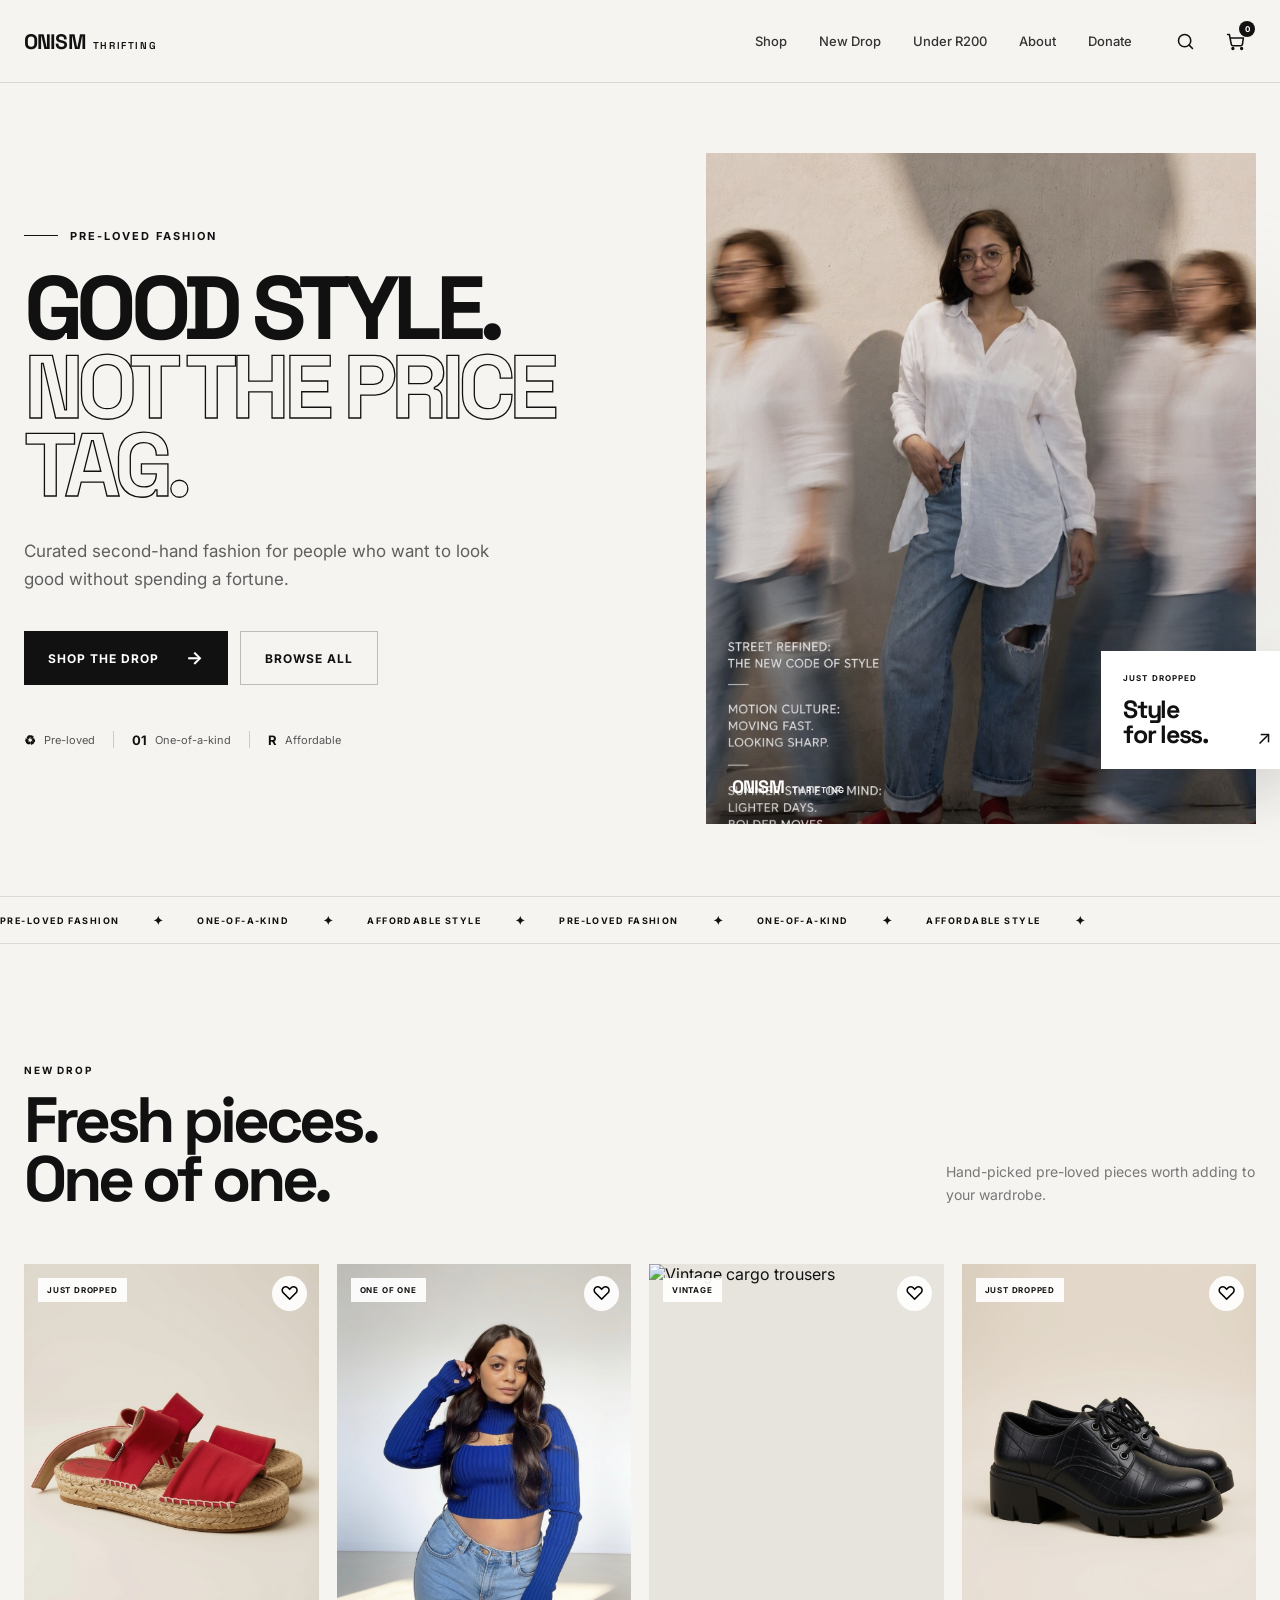
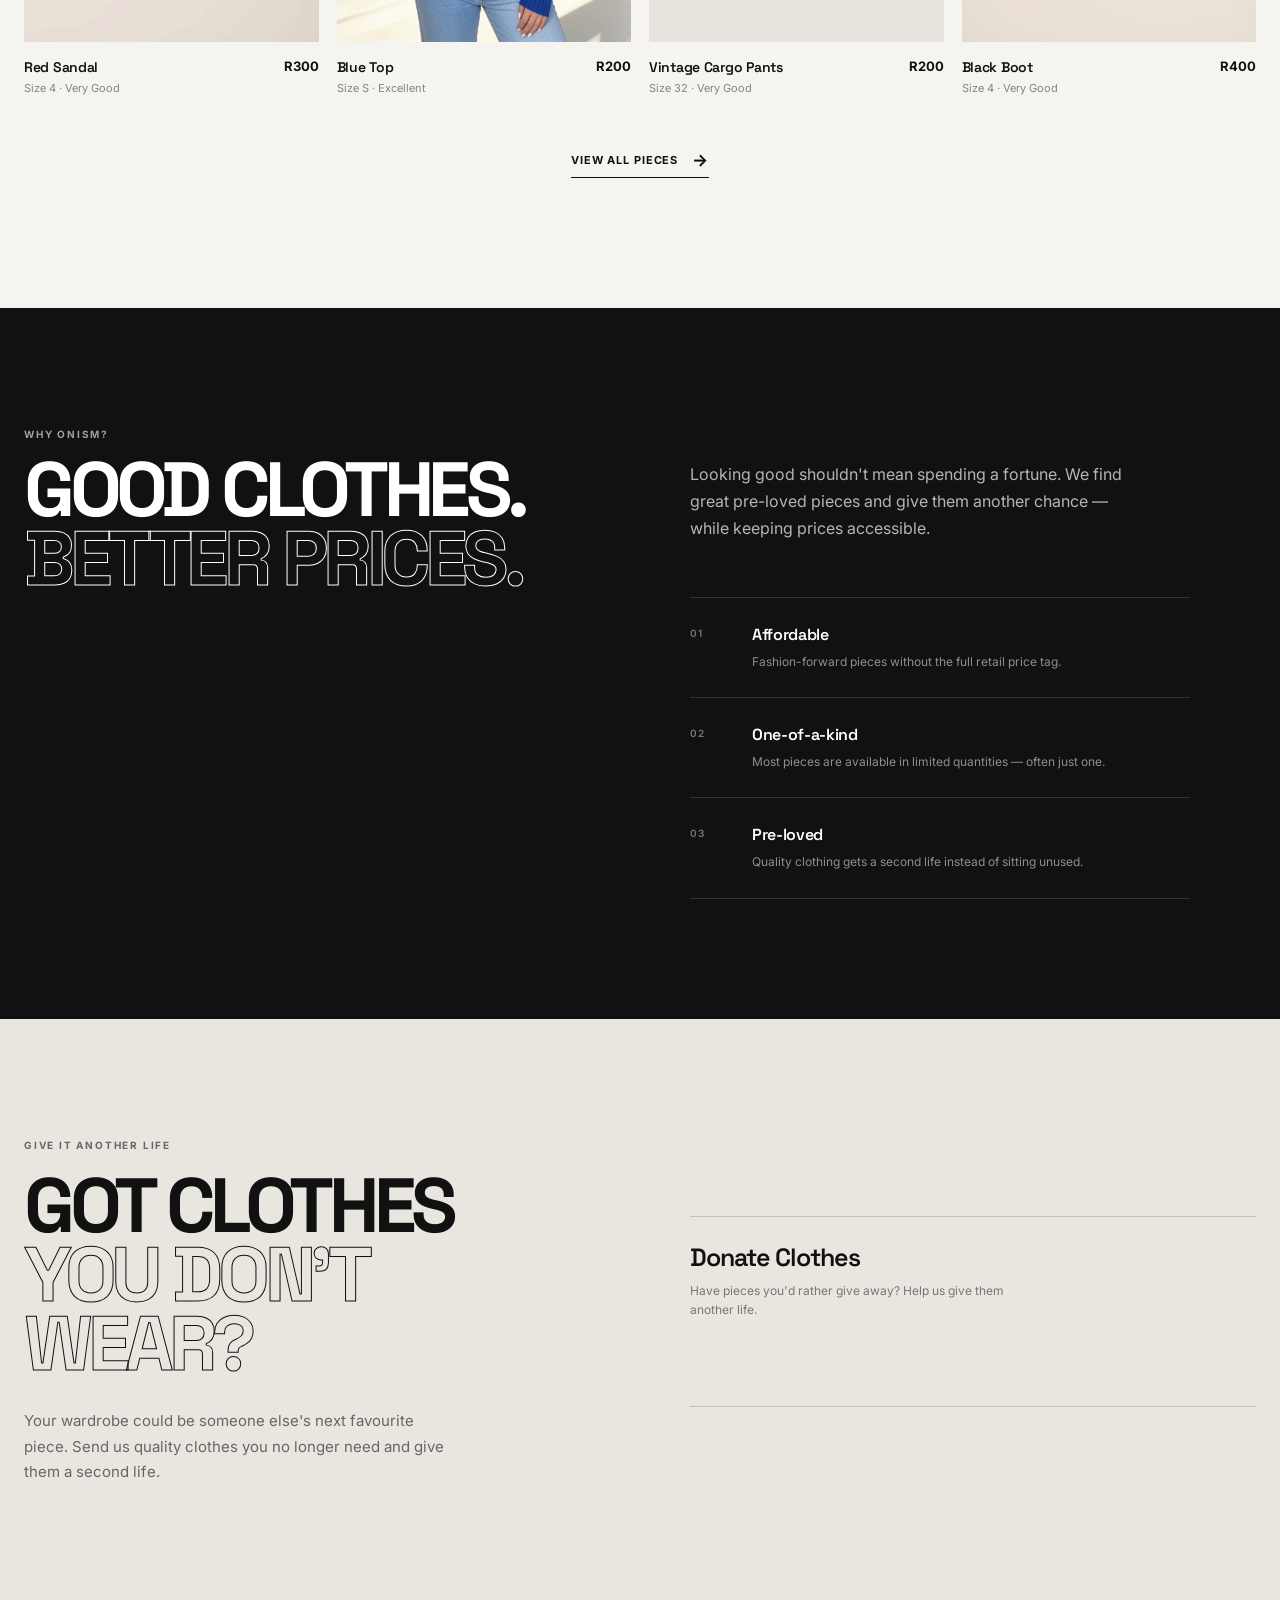
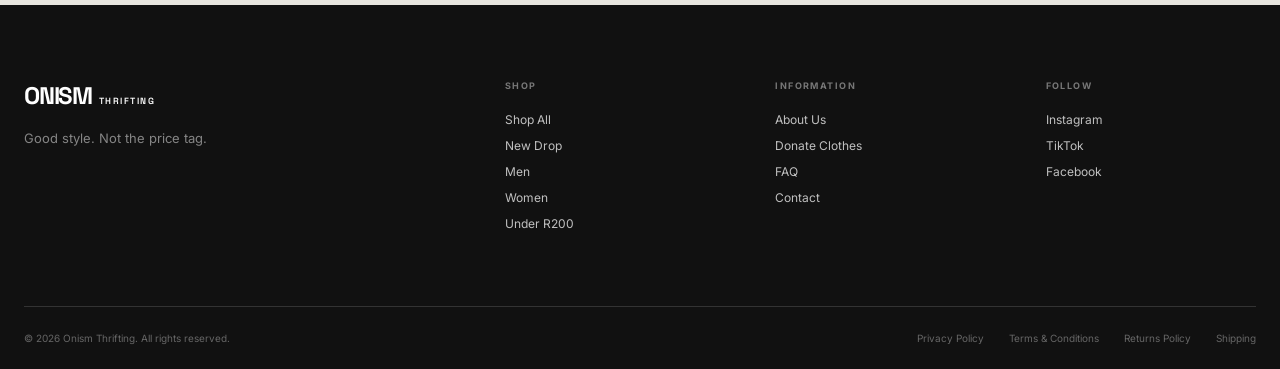
==== index.html @ e3a5220c "Website Info Update" ====
<!DOCTYPE html>
<html lang="en">
<head>
    <meta charset="UTF-8">
    <meta name="viewport" content="width=device-width, initial-scale=1.0">

    <title>Onism Thrifting | Good Style. Not the Price Tag.</title>

    <meta
        name="description"
        content="Discover curated pre-loved fashion at affordable prices. Shop unique second-hand clothing from Onism Thrifting."
    >

    <link rel="preconnect" href="https://fonts.googleapis.com">
    <link rel="preconnect" href="https://fonts.gstatic.com" crossorigin>

    <link
        href="https://fonts.googleapis.com/css2?family=Inter:wght@400;500;600;700&family=Space+Grotesk:wght@400;500;600;700&display=swap"
        rel="stylesheet"
    >

    <link rel="stylesheet" href="styles.css">
</head>

<body>

    <!-- =========================
         HEADER
    ========================== -->
    <header class="site-header">

        <div class="container nav-container">

            <!-- Logo -->
            <a href="#" class="logo">
                ONISM<span>THRIFTING</span>
            </a>

            <!-- Desktop Navigation -->
            <nav class="main-nav" aria-label="Main navigation">

                <a href="shop.html">Shop</a>
                <a href="shop.html?category=new">New Drop</a>
                <a href="shop.html?category=under-200">Under R200</a>
                <a href="about.html">About</a>
                <a href="sell-donate.html">Donate</a>

            </nav>

            <!-- Header Actions -->
            <div class="nav-actions">

                <button class="icon-button" aria-label="Search">
                    <svg
                        width="21"
                        height="21"
                        viewBox="0 0 24 24"
                        fill="none"
                        stroke="currentColor"
                        stroke-width="1.8"
                        stroke-linecap="round"
                        stroke-linejoin="round"
                    >
                        <circle cx="11" cy="11" r="7"></circle>
                        <line x1="20" y1="20" x2="16.2" y2="16.2"></line>
                    </svg>
                </button>

                <button class="icon-button cart-button" aria-label="Shopping cart">
                    <svg
                        width="21"
                        height="21"
                        viewBox="0 0 24 24"
                        fill="none"
                        stroke="currentColor"
                        stroke-width="1.8"
                        stroke-linecap="round"
                        stroke-linejoin="round"
                    >
                        <circle cx="9" cy="20" r="1"></circle>
                        <circle cx="19" cy="20" r="1"></circle>
                        <path d="M3 4h2l2.2 11.2a2 2 0 0 0 2 1.6h8.7a2 2 0 0 0 2-1.6L21 8H6"></path>
                    </svg>

                    <span class="cart-count">0</span>
                </button>

                <!-- Mobile Menu -->
                <button class="menu-toggle" aria-label="Open menu" aria-expanded="false">
                    <span></span>
                    <span></span>
                    <span></span>
                </button>

            </div>

        </div>

        <!-- Mobile Navigation -->
        <div class="mobile-menu">

            <nav aria-label="Mobile navigation">

                <a href="#shop">Shop</a>
                <a href="#new-drop">New Drop</a>
                <a href="#under-200">Under R200</a>
                <a href="#about">About</a>
                <a href="#sell-donate">Donate</a>

            </nav>

        </div>

    </header>


    <!-- =========================
         HERO
    ========================== -->
    <main>

        <section class="hero">

            <div class="hero-background">

                <div class="hero-gradient"></div>

            </div>

            <div class="container hero-container">

                <!-- Hero Copy -->
                <div class="hero-content">

                    <div class="hero-eyebrow">
                        <span class="eyebrow-line"></span>
                        PRE-LOVED FASHION
                    </div>

                    <h1>
                        GOOD STYLE.
                        <span>NOT THE PRICE TAG.</span>
                    </h1>

                    <p class="hero-description">
                        Curated second-hand fashion for people who want
                        to look good without spending a fortune.
                    </p>

                    <div class="hero-buttons">

                        <a href="#new-drop" class="btn btn-primary">
                            Shop the Drop
                            <span>→</span>
                        </a>

                        <a href="shop.html" class="btn btn-secondary">
                            Browse All
                        </a>

                    </div>

                    <!-- Trust indicators -->
                    <div class="hero-meta">

                        <div class="hero-meta-item">
                            <strong>♻</strong>
                            <span>Pre-loved</span>
                        </div>

                        <div class="hero-meta-divider"></div>

                        <div class="hero-meta-item">
                            <strong>01</strong>
                            <span>One-of-a-kind</span>
                        </div>

                        <div class="hero-meta-divider"></div>

                        <div class="hero-meta-item">
                            <strong>R</strong>
                            <span>Affordable</span>
                        </div>

                    </div>

                </div>


                <!-- Hero Image -->
                <div class="hero-visual">

                    <div class="hero-image-wrapper">

                        <img
                            src="hero.jpg"
                            alt="Stylish person wearing vintage thrifted clothing"
                            class="hero-image"
                        >

                        <div class="image-overlay"></div>

                        <div class="hero-image-label">
                            <span>ONISM</span>
                            <small>THRIFTING</small>
                        </div>

                    </div>


                    <!-- Floating price card -->
                    <div class="floating-card">

                        <span class="floating-card-label">
                            JUST DROPPED
                        </span>

                        <strong>
                            Style
                            <br>
                            for less.
                        </strong>

                        <span class="floating-arrow">↗</span>

                    </div>

                </div>

            </div>

            <!-- Bottom Marquee -->
            <div class="hero-marquee">

                <div class="marquee-track">

                    <span>PRE-LOVED FASHION</span>
                    <span>✦</span>
                    <span>ONE-OF-A-KIND</span>
                    <span>✦</span>
                    <span>AFFORDABLE STYLE</span>
                    <span>✦</span>
                    <span>PRE-LOVED FASHION</span>
                    <span>✦</span>
                    <span>ONE-OF-A-KIND</span>
                    <span>✦</span>
                    <span>AFFORDABLE STYLE</span>
                    <span>✦</span>

                </div>

            </div>

        </section>

<!-- =========================
     NEW DROP
========================== -->
<section class="new-drop" id="new-drop">

    <div class="container">

        <!-- Section heading -->
        <div class="section-heading">

            <div>
                <p class="section-eyebrow">NEW DROP</p>

                <h2>
                    Fresh pieces.<br>
                    One of one.
                </h2>
            </div>

            <p class="section-description">
                Hand-picked pre-loved pieces worth adding to your wardrobe.
            </p>

        </div>


        <!-- Products -->
        <div class="product-grid">

            <!-- Product 1 -->
            <article class="product-card">

                <a href="#" class="product-image-wrapper">

                    <span class="product-badge">
                        JUST DROPPED
                    </span>

                    <img
                        src="red-sandal.png.jpg"
                        alt="Red sandal"
                        class="product-image"
                    >

                    <button
                        class="product-wishlist"
                        aria-label="Add Vintage Denim Jacket to wishlist"
                    >
                        ♡
                    </button>

                </a>

                <div class="product-info">

                    <div>
                        <h3>Red Sandal</h3>
                        <p>Size 4 · Very Good</p>
                    </div>

                    <strong>R300</strong>

                </div>

            </article>


            <!-- Product 2 -->
            <article class="product-card">

                <a href="#" class="product-image-wrapper">

                    <span class="product-badge">
                        ONE OF ONE
                    </span>

                    <img
                        src="bluetop.jpg"
                        alt="Blue top"
                        class="product-image"
                    >

                    <button
                        class="product-wishlist"
                        aria-label="Add Oversized Graphic Tee to wishlist"
                    >
                        ♡
                    </button>

                </a>

                <div class="product-info">

                    <div>
                        <h3>Blue Top</h3>
                        <p>Size S · Excellent</p>
                    </div>

                    <strong>R200</strong>

                </div>

            </article>


            <!-- Product 3 -->
            <article class="product-card">

                <a href="#" class="product-image-wrapper">

                    <span class="product-badge">
                        VINTAGE
                    </span>

                    <img
                        src="https://images.unsplash.com/photo-1541099649105-f69ad21f3246?auto=format&fit=crop&w=900&q=85"
                        alt="Vintage cargo trousers"
                        class="product-image"
                    >

                    <button
                        class="product-wishlist"
                        aria-label="Add Vintage Cargo Pants to wishlist"
                    >
                        ♡
                    </button>

                </a>

                <div class="product-info">

                    <div>
                        <h3>Vintage Cargo Pants</h3>
                        <p>Size 32 · Very Good</p>
                    </div>

                    <strong>R200</strong>

                </div>

            </article>


            <!-- Product 4 -->
            <article class="product-card">

                <a href="#" class="product-image-wrapper">

                    <span class="product-badge">
                        JUST DROPPED
                    </span>

                    <img
                        src="blackboot.jpg"
                        alt="Black boot"
                        class="product-image"
                    >

                    <button
                        class="product-wishlist"
                        aria-label="Add Vintage Track Jacket to wishlist"
                    >
                        ♡
                    </button>

                </a>

                <div class="product-info">

                    <div>
                        <h3>Black Boot</h3>
                        <p>Size 4 · Very Good</p>
                    </div>

                    <strong>R400</strong>

                </div>

            </article>

        </div>


        <!-- View all -->
        <div class="section-button-wrapper">

            <a href="shop.html" class="text-button">
                View all pieces
                <span>→</span>
            </a>

        </div>

    </div>

</section>
<!-- =========================
     WHY PAY MORE
========================== -->
<section class="why-shop" id="about">

    <div class="container why-shop-container">

        <!-- Left side -->
        <div class="why-shop-heading">

            <p class="section-eyebrow">WHY ONISM?</p>

            <h2>
                GOOD CLOTHES.
                <span>BETTER PRICES.</span>
            </h2>

        </div>


        <!-- Right side -->
        <div class="why-shop-content">

            <p class="why-shop-intro">
                Looking good shouldn't mean spending a fortune.
                We find great pre-loved pieces and give them
                another chance — while keeping prices accessible.
            </p>


            <div class="why-shop-features">

                <div class="why-feature">

                    <span class="feature-number">01</span>

                    <div>
                        <h3>Affordable</h3>

                        <p>
                            Fashion-forward pieces without
                            the full retail price tag.
                        </p>
                    </div>

                </div>


                <div class="why-feature">

                    <span class="feature-number">02</span>

                    <div>
                        <h3>One-of-a-kind</h3>

                        <p>
                            Most pieces are available in
                            limited quantities — often just one.
                        </p>
                    </div>

                </div>


                <div class="why-feature">

                    <span class="feature-number">03</span>

                    <div>
                        <h3>Pre-loved</h3>

                        <p>
                            Quality clothing gets a second
                            life instead of sitting unused.
                        </p>
                    </div>

                </div>

            </div>

        </div>

    </div>

</section>
<!-- =========================
     SELL / DONATE
========================== -->
<section class="sell-donate" id="sell-donate">

    <div class="container sell-donate-container">

        <!-- Left -->
        <div class="sell-donate-content">

            <p class="section-eyebrow">
                GIVE IT ANOTHER LIFE
            </p>

            <h2>
                GOT CLOTHES
                <span>YOU DON'T WEAR?</span>
            </h2>

            <p class="sell-donate-description">
                Your wardrobe could be someone else's next favourite piece.
                Send us quality clothes you no longer need and give them
                a second life.
            </p>

        </div>


        <!-- Right -->
        <div class="sell-donate-actions">

            <a href="sell-donate.html" class="sell-donate-card">

                <div>
                    <h3>Donate Clothes</h3>

                    <p>
                        Have pieces you'd rather give away?
                        Help us give them another life.
                    </p>
                </div>

            </a>

        </div>

    </div>

</section>
    </main>

<!-- =========================
     FOOTER
========================== -->
<footer class="site-footer">

    <div class="container footer-container">

        <!-- Main footer -->
        <div class="footer-main">

            <!-- Brand -->
            <div class="footer-brand">

                <a href="#" class="footer-logo">
                    ONISM<span>THRIFTING</span>
                </a>

                <p>
                    Good style. Not the price tag.
                </p>

            </div>


            <!-- Navigation -->
            <div class="footer-column">

                <p class="footer-heading">
                    SHOP
                </p>

                <a href="shop.html">Shop All</a>
                <a href="index.html#new-drop">New Drop</a>
                <a href="shop.html?category=men">Men</a>
                <a href="shop.html?category=women">Women</a>
                <a href="shop.html?category=under-200">Under R200</a>

            </div>


            <!-- Information -->
            <div class="footer-column">

                <p class="footer-heading">
                    INFORMATION
                </p>

                <a href="about.html">About Us</a>
                <a href="sell-donate.html">Donate Clothes</a>
                <a href="faq.html">FAQ</a>
                <a href="contact.html">Contact</a>

            </div>


            <!-- Social -->
            <div class="footer-column">

                <p class="footer-heading">
                    FOLLOW
                </p>

                <a href="#" target="_blank" rel="noopener">
                    Instagram
                </a>

                <a href="#" target="_blank" rel="noopener">
                    TikTok
                </a>

                <a href="#" target="_blank" rel="noopener">
                    Facebook
                </a>

            </div>

        </div>


        <!-- Bottom footer -->
        <div class="footer-bottom">

            <p>
                © 2026 Onism Thrifting. All rights reserved.
            </p>

            <div class="footer-legal">

                <a href="privacy.html">
                    Privacy Policy
                </a>

                <a href="terms.html">
                    Terms & Conditions
                </a>

                <a href="returns.html">
                    Returns Policy
                </a>

                <a href="shipping.html">
                    Shipping
                </a>

            </div>

        </div>

    </div>

</footer>

    <script src="script.js"></script>
</body>
</html>
---- styles.css ----
/* =========================================
   RESET
========================================= */

* {
    margin: 0;
    padding: 0;
    box-sizing: border-box;
}

html {
    scroll-behavior: smooth;
}

body {
    font-family: "Inter", sans-serif;
    background: #f5f4f0;
    color: #111111;
    overflow-x: hidden;
}

a {
    color: inherit;
    text-decoration: none;
}

button {
    font: inherit;
}


/* =========================================
   VARIABLES
========================================= */

:root {
    --black: #111111;
    --dark: #171717;
    --cream: #f5f4f0;
    --white: #ffffff;
    --grey: #777777;
    --border: rgba(17, 17, 17, 0.12);

    --container-width: 1400px;
}


/* =========================================
   GLOBAL
========================================= */

.container {
    width: min(100% - 48px, var(--container-width));
    margin-inline: auto;
}


/* =========================================
   HEADER
========================================= */

.site-header {
    position: relative;
    z-index: 1000;
    width: 100%;
    background: var(--cream);
    border-bottom: 1px solid var(--border);
}

.nav-container {
    min-height: 82px;

    display: flex;
    align-items: center;
    justify-content: space-between;
    gap: 32px;
}


/* Logo */

.logo {
    display: flex;
    align-items: baseline;
    gap: 7px;

    font-family: "Space Grotesk", sans-serif;
    font-size: 21px;
    font-weight: 700;
    letter-spacing: -0.04em;
    white-space: nowrap;
}

.logo span {
    font-size: 10px;
    letter-spacing: 0.16em;
    font-weight: 600;
}


/* Navigation */

.main-nav {
    display: flex;
    align-items: center;
    justify-content: center;
    gap: 32px;
    margin-left: auto;
}

.main-nav a {
    position: relative;

    font-size: 13px;
    font-weight: 500;

    color: #333333;

    transition:
        color 0.25s ease,
        opacity 0.25s ease;
}

.main-nav a::after {
    content: "";

    position: absolute;
    left: 0;
    bottom: -7px;

    width: 0;
    height: 1px;

    background: var(--black);

    transition: width 0.25s ease;
}

.main-nav a:hover {
    color: var(--black);
}

.main-nav a:hover::after {
    width: 100%;
}


/* Header actions */

.nav-actions {
    display: flex;
    align-items: center;
    gap: 5px;
}

.icon-button {
    position: relative;

    width: 42px;
    height: 42px;

    display: grid;
    place-items: center;

    border: 0;
    background: transparent;

    cursor: pointer;

    color: var(--black);

    border-radius: 50%;

    transition:
        background 0.25s ease,
        transform 0.25s ease;
}

.icon-button:hover {
    background: rgba(17, 17, 17, 0.07);
    transform: translateY(-1px);
}


/* Cart */

.cart-button {
    margin-left: 3px;
}

.cart-count {
    position: absolute;

    top: 1px;
    right: 1px;

    min-width: 16px;
    height: 16px;

    padding: 0 4px;

    display: grid;
    place-items: center;

    border-radius: 50%;

    background: var(--black);
    color: var(--white);

    font-size: 8px;
    font-weight: 700;
}


/* Mobile menu button */

.menu-toggle {
    display: none;

    width: 42px;
    height: 42px;

    border: 0;
    background: transparent;

    cursor: pointer;

    flex-direction: column;
    justify-content: center;
    gap: 5px;
}

.menu-toggle span {
    display: block;

    width: 21px;
    height: 1.5px;

    margin-left: auto;

    background: var(--black);

    transition:
        transform 0.3s ease,
        opacity 0.3s ease;
}


/* Mobile menu */

.mobile-menu {
    display: none;

    border-top: 1px solid var(--border);

    background: var(--cream);
}

.mobile-menu nav {
    display: flex;
    flex-direction: column;
}

.mobile-menu a {
    padding: 18px 24px;

    border-bottom: 1px solid var(--border);

    font-size: 14px;
    font-weight: 500;
}


/* =========================================
   HERO
========================================= */

.hero {
    position: relative;

    min-height: calc(100vh - 82px);

    display: flex;
    align-items: center;

    background: var(--cream);

    overflow: hidden;
}


/* Decorative background */

.hero-background {
    position: absolute;
    inset: 0;

    pointer-events: none;
}

.hero-gradient {
    position: absolute;

    width: 650px;
    height: 650px;

    right: -200px;
    top: 50%;

    transform: translateY(-50%);

    border-radius: 50%;

    background:
        radial-gradient(
            circle,
            rgba(177, 177, 177, 0.18) 0%,
            rgba(177, 177, 177, 0) 68%
        );

    filter: blur(20px);
}


/* Hero layout */

.hero-container {
    position: relative;
    z-index: 2;

    min-height: calc(100vh - 82px);

    display: grid;
    grid-template-columns: 1fr 0.9fr;

    align-items: center;

    gap: 70px;

    padding-top: 70px;
    padding-bottom: 120px;
}


/* Hero content */

.hero-content {
    max-width: 670px;
}

.hero-eyebrow {
    display: flex;
    align-items: center;
    gap: 12px;

    margin-bottom: 26px;

    font-size: 11px;
    font-weight: 700;

    letter-spacing: 0.18em;
}

.eyebrow-line {
    width: 34px;
    height: 1px;

    background: var(--black);
}


/* Heading */

.hero h1 {
    max-width: 720px;

    font-family: "Space Grotesk", sans-serif;

    font-size: clamp(55px, 7vw, 100px);
    line-height: 0.88;

    font-weight: 700;
    letter-spacing: -0.075em;

    margin-bottom: 32px;
}

.hero h1 span {
    display: block;

    color: transparent;

    -webkit-text-stroke: 1.3px var(--black);
}


/* Description */

.hero-description {
    max-width: 480px;

    font-size: 17px;
    line-height: 1.65;

    color: #5f5f5f;

    margin-bottom: 38px;
}


/* Buttons */

.hero-buttons {
    display: flex;
    align-items: center;
    gap: 12px;

    margin-bottom: 46px;
}

.btn {
    min-height: 54px;

    display: inline-flex;
    align-items: center;
    justify-content: center;
    gap: 28px;

    padding: 0 24px;

    font-size: 12px;
    font-weight: 700;

    letter-spacing: 0.08em;
    text-transform: uppercase;

    transition:
        transform 0.25s ease,
        background 0.25s ease,
        color 0.25s ease;
}

.btn-primary {
    background: var(--black);
    color: var(--white);
}

.btn-primary:hover {
    transform: translateY(-3px);
}

.btn-primary span {
    font-size: 18px;
    line-height: 1;
}


.btn-secondary {
    border: 1px solid rgba(17, 17, 17, 0.25);
    background: transparent;

    color: var(--black);
}

.btn-secondary:hover {
    background: var(--black);
    color: var(--white);

    transform: translateY(-3px);
}


/* Hero Meta */

.hero-meta {
    display: flex;
    align-items: center;
    gap: 18px;
}

.hero-meta-item {
    display: flex;
    align-items: center;
    gap: 8px;

    color: #555555;

    font-size: 11px;
}

.hero-meta-item strong {
    color: var(--black);

    font-size: 13px;
    font-weight: 700;
}

.hero-meta-divider {
    width: 1px;
    height: 17px;

    background: rgba(17, 17, 17, 0.18);
}


/* =========================================
   HERO IMAGE
========================================= */

.hero-visual {
    position: relative;

    width: 100%;
    max-width: 620px;

    justify-self: end;
}

.hero-image-wrapper {
    position: relative;

    aspect-ratio: 0.82 / 1;

    overflow: hidden;

    background: #dedbd5;
}

.hero-image {
    width: 100%;
    height: 100%;

    display: block;

    object-fit: cover;

    filter: saturate(0.72) contrast(0.98);

    transition: transform 0.7s cubic-bezier(0.2, 0.7, 0.2, 1);
}

.hero-image-wrapper:hover .hero-image {
    transform: scale(1.03);
}

.image-overlay {
    position: absolute;
    inset: 0;

    background:
        linear-gradient(
            180deg,
            rgba(0, 0, 0, 0.02) 0%,
            rgba(0, 0, 0, 0.12) 100%
        );

    pointer-events: none;
}


/* Image branding */

.hero-image-label {
    position: absolute;

    bottom: 26px;
    left: 26px;

    display: flex;
    align-items: baseline;
    gap: 8px;

    color: white;

    font-family: "Space Grotesk", sans-serif;

    font-size: 18px;
    font-weight: 700;

    letter-spacing: -0.04em;
}

.hero-image-label small {
    font-family: "Inter", sans-serif;

    font-size: 8px;
    font-weight: 600;

    letter-spacing: 0.16em;
}


/* Floating card */

.floating-card {
    position: absolute;

    right: -35px;
    bottom: 55px;

    width: 190px;

    padding: 22px;

    background: var(--white);

    box-shadow:
        0 25px 55px rgba(0, 0, 0, 0.13);

    animation: floatingCard 5s ease-in-out infinite;
}

.floating-card-label {
    display: block;

    margin-bottom: 14px;

    font-size: 8px;
    font-weight: 700;

    letter-spacing: 0.14em;
}

.floating-card strong {
    font-family: "Space Grotesk", sans-serif;

    font-size: 25px;
    line-height: 0.98;

    letter-spacing: -0.05em;
}

.floating-arrow {
    position: absolute;

    right: 20px;
    bottom: 20px;

    font-size: 19px;
}


@keyframes floatingCard {
    0%,
    100% {
        transform: translateY(0);
    }

    50% {
        transform: translateY(-9px);
    }
}


/* =========================================
   MARQUEE
========================================= */

.hero-marquee {
    position: absolute;

    left: 0;
    bottom: 0;

    width: 100%;
    height: 48px;

    display: flex;
    align-items: center;

    border-top: 1px solid var(--border);
    border-bottom: 1px solid var(--border);

    overflow: hidden;

    background: rgba(245, 244, 240, 0.88);

    backdrop-filter: blur(10px);
}

.marquee-track {
    display: flex;
    align-items: center;
    gap: 34px;

    width: max-content;

    white-space: nowrap;

    animation: marquee 24s linear infinite;

    font-size: 9px;
    font-weight: 700;

    letter-spacing: 0.16em;
}

.marquee-track span:nth-child(even) {
    font-size: 12px;
    letter-spacing: 0;
}

@keyframes marquee {
    from {
        transform: translateX(0);
    }

    to {
        transform: translateX(-50%);
    }
}


/* =========================================
   RESPONSIVE
========================================= */

@media (max-width: 1100px) {

    .main-nav {
        gap: 20px;
    }

    .main-nav a {
        font-size: 12px;
    }

    .hero-container {
        gap: 40px;
    }

    .floating-card {
        right: -20px;
    }

}


@media (max-width: 900px) {

    .main-nav {
        display: none;
    }

    .menu-toggle {
        display: flex;
    }

    .mobile-menu.active {
        display: block;
    }

    .hero-container {
        grid-template-columns: 1fr;

        gap: 55px;

        padding-top: 60px;
        padding-bottom: 110px;
    }

    .hero-content {
        max-width: 720px;
    }

    .hero-visual {
        justify-self: center;

        width: min(100%, 600px);
    }

    .floating-card {
        right: 15px;
    }

}


@media (max-width: 600px) {

    .container {
        width: min(100% - 32px, var(--container-width));
    }

    .nav-container {
        min-height: 72px;
    }

    .logo {
        font-size: 18px;
    }

    .logo span {
        font-size: 8px;
    }

    .nav-actions {
        gap: 0;
    }

    .icon-button {
        width: 38px;
        height: 38px;
    }

    .hero {
        min-height: auto;
    }

    .hero-container {
        min-height: auto;

        padding-top: 55px;
        padding-bottom: 100px;

        gap: 45px;
    }

    .hero-eyebrow {
        font-size: 9px;
        margin-bottom: 20px;
    }

    .hero h1 {
        font-size: clamp(48px, 15vw, 76px);

        margin-bottom: 25px;
    }

    .hero h1 span {
        -webkit-text-stroke-width: 1px;
    }

    .hero-description {
        font-size: 15px;
        line-height: 1.6;

        margin-bottom: 30px;
    }

    .hero-buttons {
        flex-direction: column;
        align-items: stretch;

        margin-bottom: 35px;
    }

    .btn {
        width: 100%;
    }

    .hero-meta {
        gap: 10px;

        flex-wrap: wrap;
    }

    .hero-meta-item {
        font-size: 9px;
    }

    .hero-meta-divider {
        height: 13px;
    }

    .hero-image-wrapper {
        aspect-ratio: 0.78 / 1;
    }

    .floating-card {
        right: 10px;
        bottom: 25px;

        width: 155px;

        padding: 18px;
    }

    .floating-card strong {
        font-size: 21px;
    }

    .hero-image-label {
        bottom: 18px;
        left: 18px;
    }

}

/* =========================================
   NEW DROP
========================================= */

.new-drop {
    padding: 120px 0 130px;
    background: #f5f4f0;
}


/* Section heading */

.section-heading {
    display: flex;
    align-items: flex-end;
    justify-content: space-between;

    gap: 40px;

    margin-bottom: 55px;
}

.section-eyebrow {
    margin-bottom: 15px;

    font-size: 10px;
    font-weight: 700;

    letter-spacing: 0.18em;
}

.section-heading h2 {
    font-family: "Space Grotesk", sans-serif;

    font-size: clamp(42px, 5vw, 70px);
    line-height: 0.92;

    letter-spacing: -0.065em;
    font-weight: 700;
}

.section-description {
    max-width: 310px;

    margin-bottom: 3px;

    font-size: 14px;
    line-height: 1.6;

    color: #777;
}


/* Product grid */

.product-grid {
    display: grid;

    grid-template-columns:
        repeat(4, minmax(0, 1fr));

    gap: 18px;
}


/* Product card */

.product-card {
    min-width: 0;
}


/* Product image */

.product-image-wrapper {
    position: relative;

    display: block;

    width: 100%;

    aspect-ratio: 0.78 / 1;

    overflow: hidden;

    background: #e7e4de;
}

.product-image {
    width: 100%;
    height: 100%;

    display: block;

    object-fit: cover;

    transition:
        transform 0.55s cubic-bezier(0.2, 0.7, 0.2, 1);
}

.product-image-wrapper:hover .product-image {
    transform: scale(1.035);
}


/* Badge */

.product-badge {
    position: absolute;

    top: 14px;
    left: 14px;

    z-index: 2;

    padding: 7px 9px;

    background: rgba(255, 255, 255, 0.92);

    font-size: 8px;
    font-weight: 700;

    letter-spacing: 0.1em;
}


/* Wishlist */

.product-wishlist {
    position: absolute;

    top: 12px;
    right: 12px;

    z-index: 3;

    width: 35px;
    height: 35px;

    display: grid;
    place-items: center;

    border: 0;
    border-radius: 50%;

    background: rgba(255, 255, 255, 0.92);

    font-size: 19px;
    line-height: 1;

    cursor: pointer;

    transition:
        transform 0.25s ease,
        background 0.25s ease;
}

.product-wishlist:hover {
    transform: scale(1.08);

    background: #ffffff;
}


/* Product information */

.product-info {
    display: flex;
    align-items: flex-start;
    justify-content: space-between;

    gap: 15px;

    padding-top: 16px;
}

.product-info h3 {
    margin-bottom: 5px;

    font-family: "Space Grotesk", sans-serif;

    font-size: 14px;
    font-weight: 600;

    letter-spacing: -0.02em;
}

.product-info p {
    font-size: 11px;

    color: #858585;
}

.product-info > strong {
    flex-shrink: 0;

    font-size: 13px;
    font-weight: 700;
}


/* View all */

.section-button-wrapper {
    display: flex;
    justify-content: center;

    margin-top: 55px;
}

.text-button {
    display: inline-flex;
    align-items: center;
    gap: 14px;

    padding-bottom: 7px;

    border-bottom: 1px solid #111111;

    font-size: 11px;
    font-weight: 700;

    letter-spacing: 0.08em;
    text-transform: uppercase;

    transition:
        gap 0.25s ease;
}

.text-button span {
    font-size: 17px;
}

.text-button:hover {
    gap: 22px;
}


/* =========================================
   NEW DROP RESPONSIVE
========================================= */

@media (max-width: 1000px) {

    .product-grid {
        grid-template-columns:
            repeat(2, minmax(0, 1fr));

        row-gap: 40px;
    }

}


@media (max-width: 600px) {

    .new-drop {
        padding: 85px 0 95px;
    }

    .section-heading {
        display: block;

        margin-bottom: 38px;
    }

    .section-heading h2 {
        font-size: 48px;
    }

    .section-description {
        margin-top: 20px;

        font-size: 13px;
    }

    .product-grid {
        grid-template-columns: repeat(2, minmax(0, 1fr));

        gap: 24px 10px;
    }

    .product-image-wrapper {
        aspect-ratio: 0.76 / 1;
    }

    .product-badge {
        top: 9px;
        left: 9px;

        padding: 6px 7px;

        font-size: 7px;
    }

    .product-wishlist {
        top: 8px;
        right: 8px;

        width: 31px;
        height: 31px;

        font-size: 17px;
    }

    .product-info {
        display: block;

        padding-top: 11px;
    }

    .product-info h3 {
        font-size: 12px;

        margin-bottom: 4px;
    }

    .product-info p {
        font-size: 9px;
    }

    .product-info > strong {
        display: block;

        margin-top: 7px;

        font-size: 12px;
    }

}

/* =========================================
   WHY SHOP
========================================= */

.why-shop {
    padding: 120px 0;
    background: #111111;
    color: #ffffff;
}

.why-shop-container {
    display: grid;

    grid-template-columns:
        1fr 1fr;

    gap: 100px;

    align-items: start;
}


/* Left */

.why-shop-heading .section-eyebrow {
    color: #a0a0a0;
}

.why-shop-heading h2 {
    max-width: 620px;

    font-family: "Space Grotesk", sans-serif;

    font-size: clamp(48px, 6vw, 82px);

    line-height: 0.91;

    letter-spacing: -0.07em;

    font-weight: 700;
}

.why-shop-heading h2 span {
    display: block;

    color: transparent;

    -webkit-text-stroke: 1px #ffffff;
}


/* Right */

.why-shop-content {
    max-width: 500px;

    padding-top: 33px;
}

.why-shop-intro {
    max-width: 460px;

    margin-bottom: 55px;

    font-size: 16px;
    line-height: 1.7;

    color: #b5b5b5;
}


/* Features */

.why-shop-features {
    border-top: 1px solid rgba(255, 255, 255, 0.15);
}

.why-feature {
    display: grid;

    grid-template-columns: 42px 1fr;

    gap: 20px;

    padding: 26px 0;

    border-bottom: 1px solid rgba(255, 255, 255, 0.15);
}

.feature-number {
    padding-top: 3px;

    font-size: 10px;
    font-weight: 600;

    letter-spacing: 0.08em;

    color: #777777;
}

.why-feature h3 {
    margin-bottom: 7px;

    font-family: "Space Grotesk", sans-serif;

    font-size: 16px;
    font-weight: 600;

    letter-spacing: -0.02em;
}

.why-feature p {
    max-width: 380px;

    font-size: 12px;
    line-height: 1.6;

    color: #8e8e8e;
}


/* =========================================
   RESPONSIVE
========================================= */

@media (max-width: 850px) {

    .why-shop {
        padding: 90px 0;
    }

    .why-shop-container {
        grid-template-columns: 1fr;

        gap: 45px;
    }

    .why-shop-content {
        padding-top: 0;
    }

}


@media (max-width: 600px) {

    .why-shop {
        padding: 75px 0;
    }

    .why-shop-heading h2 {
        font-size: 52px;
    }

    .why-shop-intro {
        font-size: 14px;

        margin-bottom: 40px;
    }

    .why-feature {
        padding: 22px 0;

        grid-template-columns: 34px 1fr;

        gap: 14px;
    }

    .why-feature h3 {
        font-size: 15px;
    }

    .why-feature p {
        font-size: 11px;
    }

}
/* =========================================
   SELL / DONATE
========================================= */

.sell-donate {
    padding: 120px 0;

    background: #e8e6df;
}


.sell-donate-container {
    display: grid;

    grid-template-columns: 1fr 1fr;

    gap: 100px;

    align-items: center;
}


/* Left content */

.sell-donate-content {
    max-width: 620px;
}

.sell-donate-content .section-eyebrow {
    margin-bottom: 20px;

    color: #666666;
}

.sell-donate-content h2 {
    margin-bottom: 30px;

    font-family: "Space Grotesk", sans-serif;

    font-size: clamp(48px, 6vw, 78px);
    line-height: 0.9;

    letter-spacing: -0.07em;

    font-weight: 700;
}

.sell-donate-content h2 span {
    display: block;

    color: transparent;

    -webkit-text-stroke: 1px #111111;
}


.sell-donate-description {
    max-width: 430px;

    font-size: 15px;
    line-height: 1.7;

    color: #666666;
}


/* Right cards */

.sell-donate-actions {
    display: flex;

    flex-direction: column;

    border-top: 1px solid rgba(17, 17, 17, 0.18);
}


.sell-donate-card {
    display: flex;

    flex-direction: column;

    justify-content: space-between;

    min-height: 190px;

    padding: 24px 0;

    border-bottom: 1px solid rgba(17, 17, 17, 0.18);

    transition:
        padding-left 0.3s ease,
        padding-right 0.3s ease,
        background 0.3s ease;
}


.sell-donate-card:hover {
    padding-left: 16px;
    padding-right: 16px;
}


.sell-donate-card-top {
    display: flex;

    align-items: center;
    justify-content: space-between;

    margin-bottom: 35px;
}


.sell-donate-card-top > span:first-child {
    font-size: 10px;
    font-weight: 600;

    letter-spacing: 0.08em;

    color: #777777;
}


.card-arrow {
    font-size: 20px;

    transition:
        transform 0.3s ease;
}


.sell-donate-card:hover .card-arrow {
    transform: translate(4px, -4px);
}


.sell-donate-card h3 {
    margin-bottom: 8px;

    font-family: "Space Grotesk", sans-serif;

    font-size: 25px;
    font-weight: 600;

    letter-spacing: -0.04em;
}


.sell-donate-card p {
    max-width: 320px;

    font-size: 12px;
    line-height: 1.6;

    color: #777777;
}


/* =========================================
   RESPONSIVE
========================================= */

@media (max-width: 850px) {

    .sell-donate {
        padding: 90px 0;
    }

    .sell-donate-container {
        grid-template-columns: 1fr;

        gap: 60px;
    }

    .sell-donate-content h2 {
        max-width: 600px;
    }

}


@media (max-width: 600px) {

    .sell-donate {
        padding: 75px 0;
    }

    .sell-donate-content h2 {
        font-size: 52px;

        margin-bottom: 24px;
    }

    .sell-donate-description {
        font-size: 14px;
    }

    .sell-donate-card {
        min-height: 165px;

        padding: 20px 0;
    }

    .sell-donate-card-top {
        margin-bottom: 28px;
    }

    .sell-donate-card h3 {
        font-size: 22px;
    }

    .sell-donate-card p {
        font-size: 11px;
    }

}
/* =========================================
   FOOTER
========================================= */

.site-footer {
    background: #111111;
    color: #ffffff;
}


/* Main footer */

.footer-container {
    padding-top: 75px;
    padding-bottom: 25px;
}


.footer-main {
    display: grid;

    grid-template-columns: 2fr 1fr 1fr 1fr;

    gap: 60px;

    padding-bottom: 75px;

    border-bottom:
        1px solid rgba(255, 255, 255, 0.14);
}


/* Brand */

.footer-brand {
    max-width: 300px;
}


.footer-logo {
    display: inline-flex;

    align-items: baseline;

    gap: 7px;

    margin-bottom: 17px;

    font-family: "Space Grotesk", sans-serif;

    font-size: 24px;

    font-weight: 700;

    letter-spacing: -0.05em;
}


.footer-logo span {
    font-size: 9px;

    font-weight: 600;

    letter-spacing: 0.16em;
}


.footer-brand p {
    font-size: 13px;

    color: #858585;

    line-height: 1.6;
}


/* Footer columns */

.footer-column {
    display: flex;

    flex-direction: column;

    align-items: flex-start;

    gap: 11px;
}


.footer-heading {
    margin-bottom: 10px;

    font-size: 9px;

    font-weight: 700;

    letter-spacing: 0.16em;

    color: #777777;
}


.footer-column a {
    font-size: 12px;

    color: #c0c0c0;

    transition:
        color 0.25s ease;
}


.footer-column a:hover {
    color: #ffffff;
}


/* Bottom */

.footer-bottom {
    display: flex;

    align-items: center;

    justify-content: space-between;

    gap: 25px;

    padding-top: 25px;
}


.footer-bottom p {
    font-size: 10px;

    color: #666666;
}


.footer-legal {
    display: flex;

    align-items: center;

    gap: 25px;
}


.footer-legal a {
    font-size: 10px;

    color: #666666;

    transition:
        color 0.25s ease;
}


.footer-legal a:hover {
    color: #ffffff;
}


/* =========================================
   FOOTER RESPONSIVE
========================================= */

@media (max-width: 800px) {

    .footer-main {
        grid-template-columns:
            repeat(2, 1fr);

        gap: 50px 35px;

        padding-bottom: 55px;
    }

    .footer-brand {
        grid-column: 1 / -1;
    }

}


@media (max-width: 550px) {

    .footer-container {
        padding-top: 60px;
    }

    .footer-main {
        grid-template-columns:
            repeat(2, 1fr);

        gap: 40px 20px;
    }

    .footer-brand {
        grid-column: 1 / -1;
    }

    .footer-logo {
        font-size: 21px;
    }

    .footer-column a {
        font-size: 11px;
    }

    .footer-bottom {
        flex-direction: column;

        align-items: flex-start;

        gap: 15px;

        padding-top: 20px;
    }

    .footer-legal {
        gap: 18px;

        flex-wrap: wrap;
    }

}
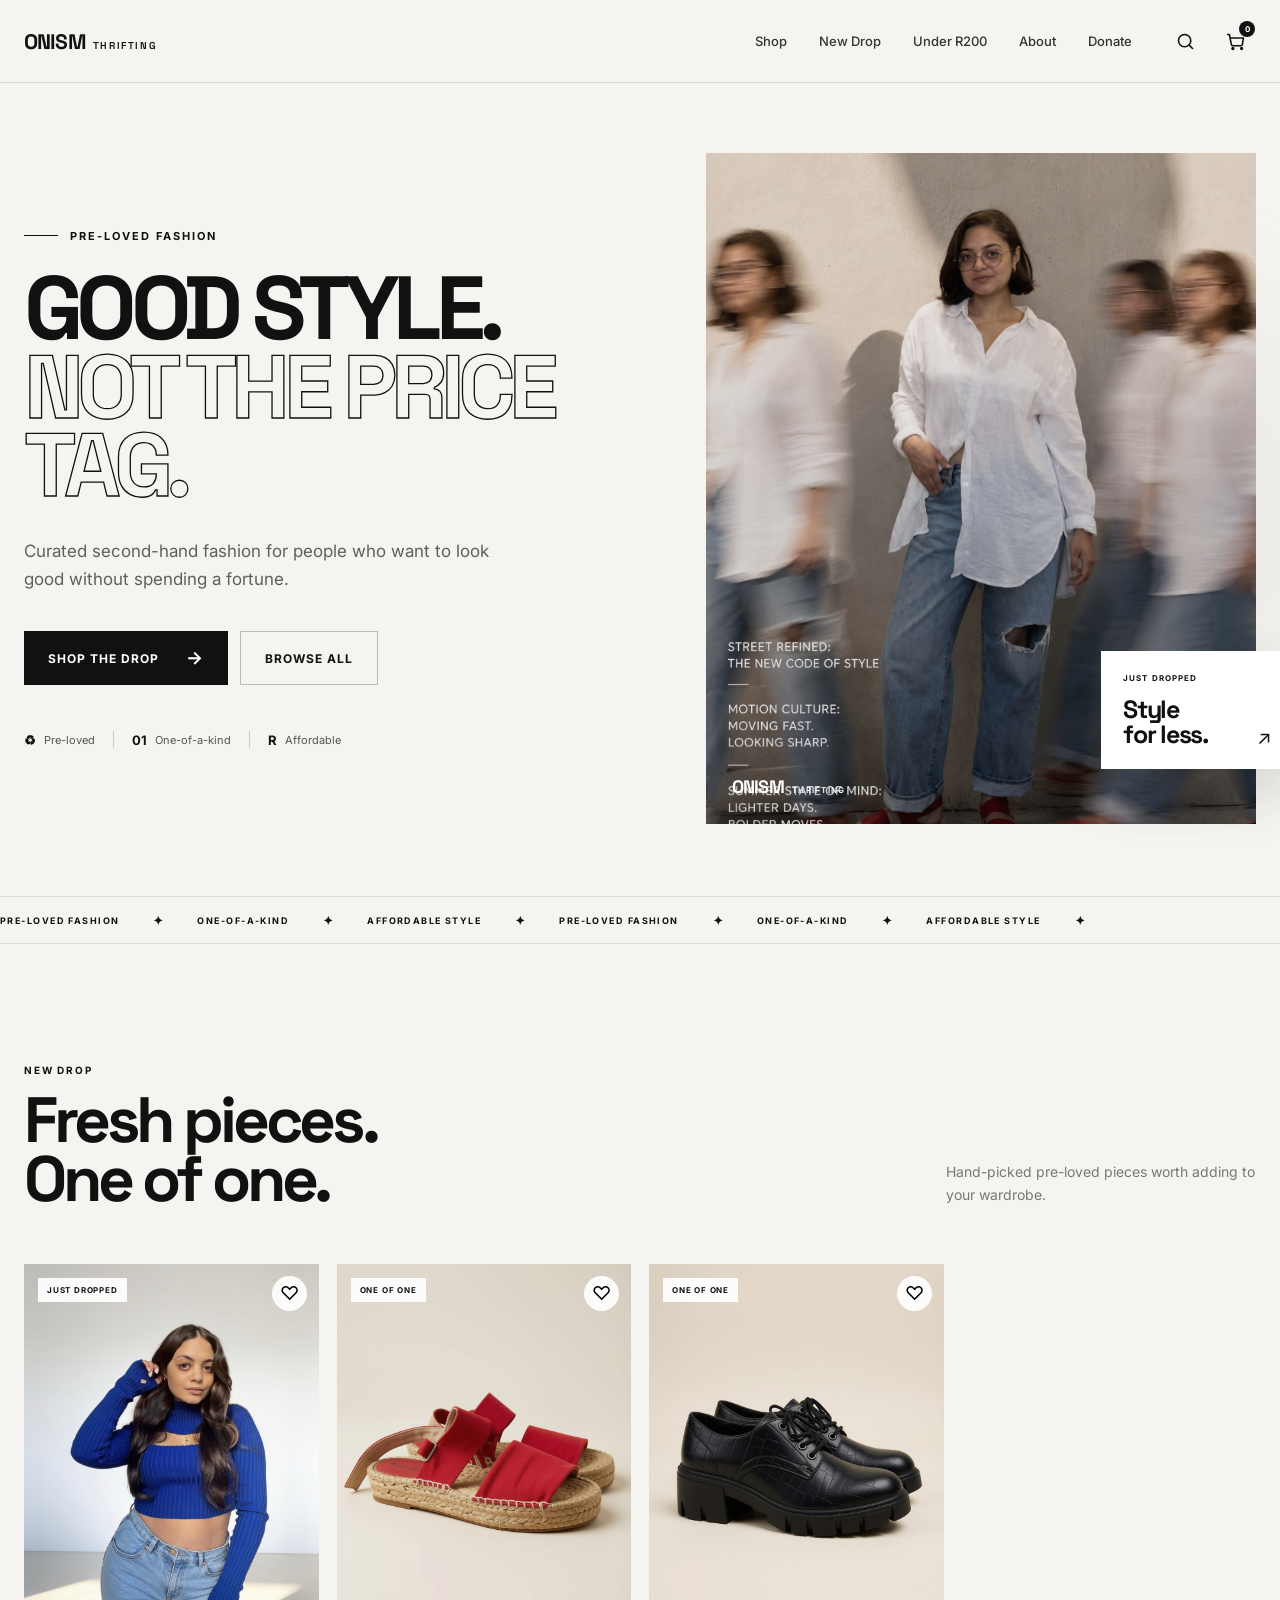
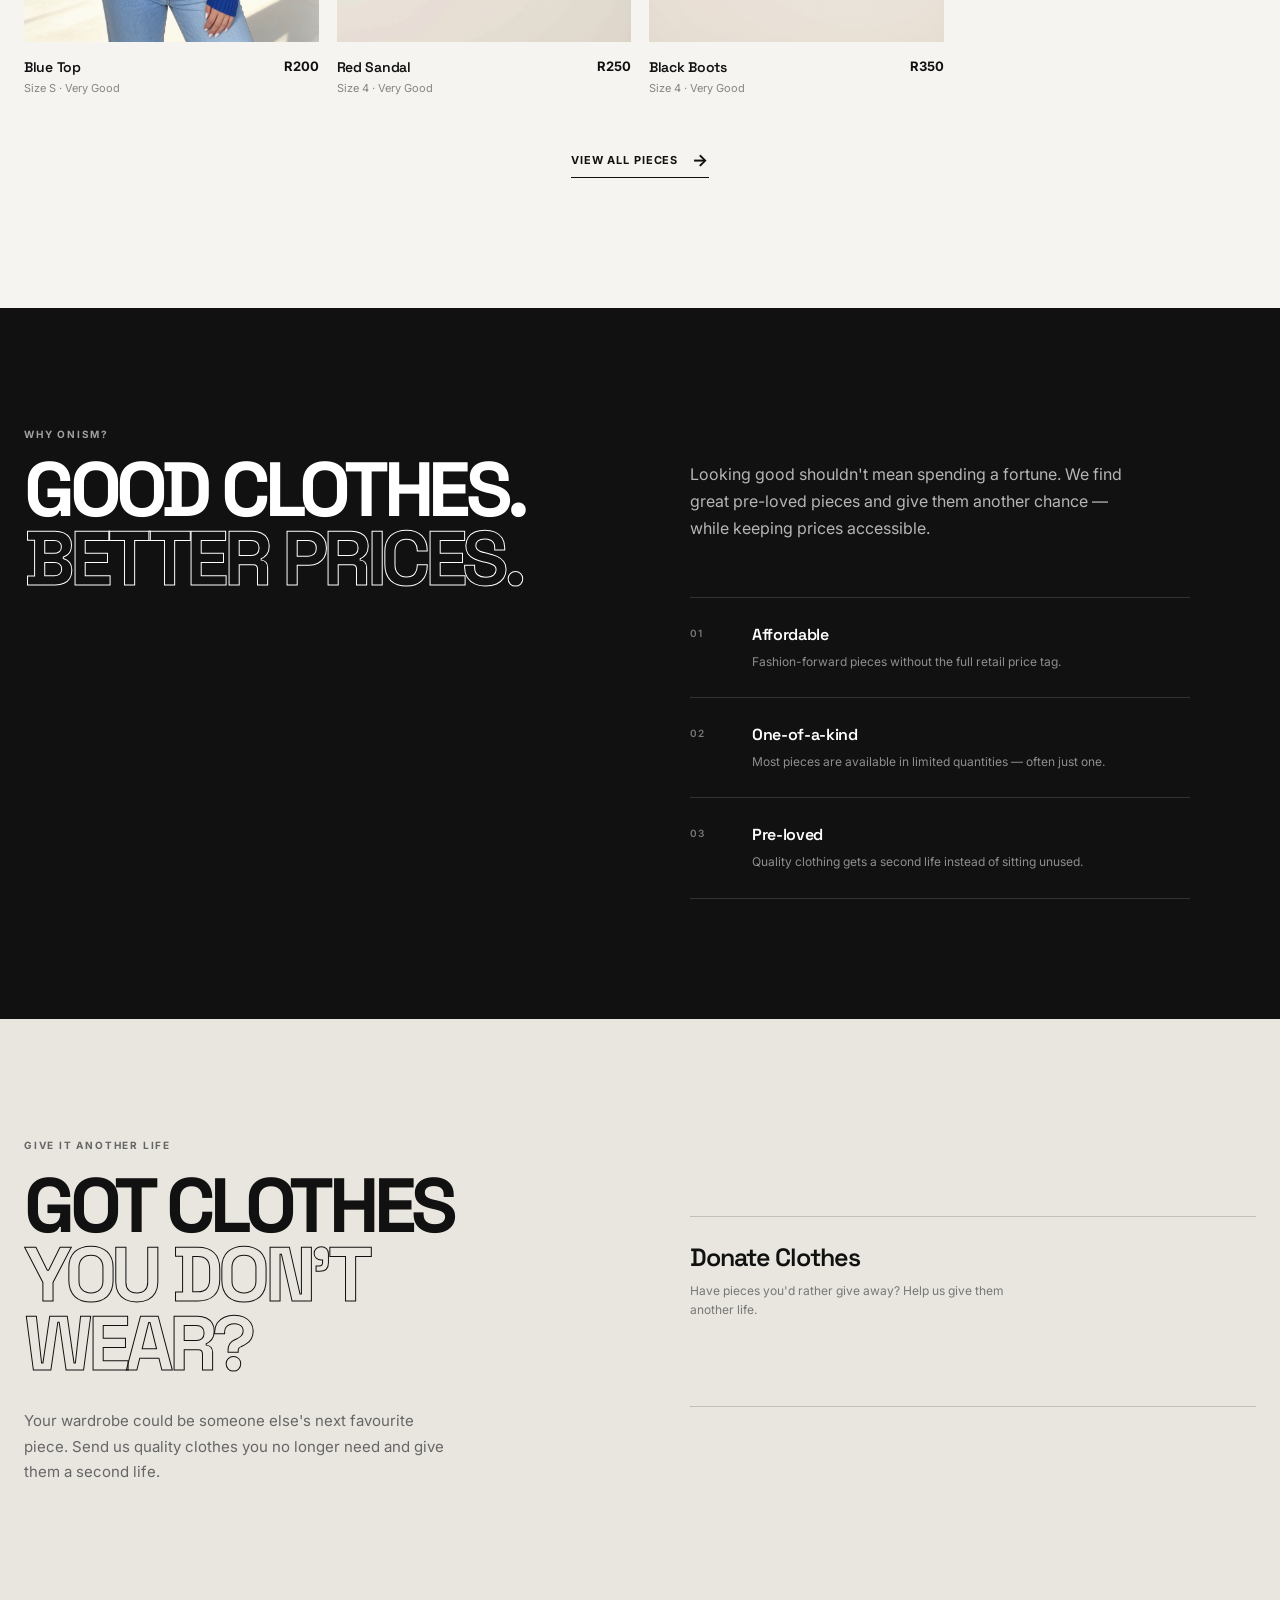
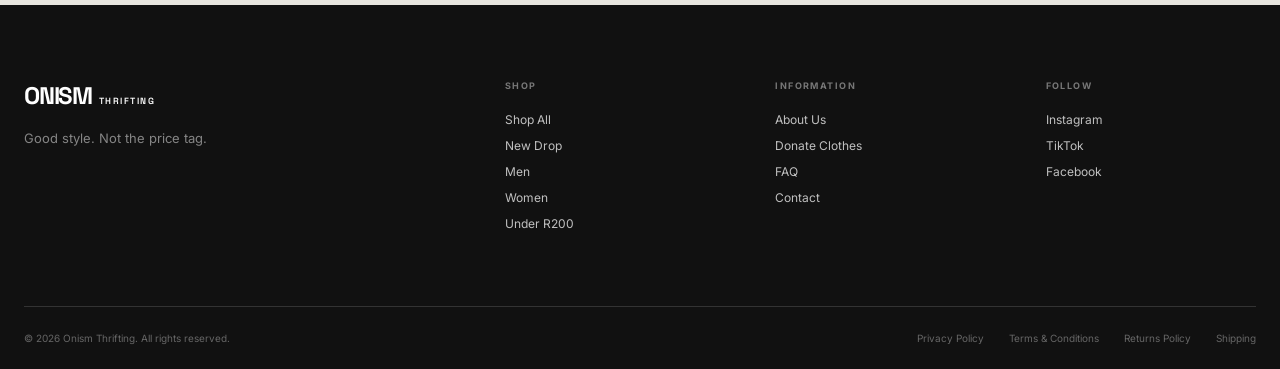
==== commit 2a720bf3: "Products auto system created" ====
--- a/index.html
+++ b/index.html
@@ -43,7 +43,7 @@
                 <a href="shop.html?category=new">New Drop</a>
                 <a href="shop.html?category=under-200">Under R200</a>
                 <a href="about.html">About</a>
-                <a href="sell-donate.html">Donate</a>
+                <a href="donate.html">Donate</a>
 
             </nav>
 
@@ -105,7 +105,7 @@
                 <a href="#new-drop">New Drop</a>
                 <a href="#under-200">Under R200</a>
                 <a href="#about">About</a>
-                <a href="#sell-donate">Donate</a>
+                <a href="#donate">Donate</a>
 
             </nav>
 
@@ -280,159 +280,7 @@
 
 
         <!-- Products -->
-        <div class="product-grid">
-
-            <!-- Product 1 -->
-            <article class="product-card">
-
-                <a href="#" class="product-image-wrapper">
-
-                    <span class="product-badge">
-                        JUST DROPPED
-                    </span>
-
-                    <img
-                        src="red-sandal.png.jpg"
-                        alt="Red sandal"
-                        class="product-image"
-                    >
-
-                    <button
-                        class="product-wishlist"
-                        aria-label="Add Vintage Denim Jacket to wishlist"
-                    >
-                        ♡
-                    </button>
-
-                </a>
-
-                <div class="product-info">
-
-                    <div>
-                        <h3>Red Sandal</h3>
-                        <p>Size 4 · Very Good</p>
-                    </div>
-
-                    <strong>R300</strong>
-
-                </div>
-
-            </article>
-
-
-            <!-- Product 2 -->
-            <article class="product-card">
-
-                <a href="#" class="product-image-wrapper">
-
-                    <span class="product-badge">
-                        ONE OF ONE
-                    </span>
-
-                    <img
-                        src="bluetop.jpg"
-                        alt="Blue top"
-                        class="product-image"
-                    >
-
-                    <button
-                        class="product-wishlist"
-                        aria-label="Add Oversized Graphic Tee to wishlist"
-                    >
-                        ♡
-                    </button>
-
-                </a>
-
-                <div class="product-info">
-
-                    <div>
-                        <h3>Blue Top</h3>
-                        <p>Size S · Excellent</p>
-                    </div>
-
-                    <strong>R200</strong>
-
-                </div>
-
-            </article>
-
-
-            <!-- Product 3 -->
-            <article class="product-card">
-
-                <a href="#" class="product-image-wrapper">
-
-                    <span class="product-badge">
-                        VINTAGE
-                    </span>
-
-                    <img
-                        src="https://images.unsplash.com/photo-1541099649105-f69ad21f3246?auto=format&fit=crop&w=900&q=85"
-                        alt="Vintage cargo trousers"
-                        class="product-image"
-                    >
-
-                    <button
-                        class="product-wishlist"
-                        aria-label="Add Vintage Cargo Pants to wishlist"
-                    >
-                        ♡
-                    </button>
-
-                </a>
-
-                <div class="product-info">
-
-                    <div>
-                        <h3>Vintage Cargo Pants</h3>
-                        <p>Size 32 · Very Good</p>
-                    </div>
-
-                    <strong>R200</strong>
-
-                </div>
-
-            </article>
-
-
-            <!-- Product 4 -->
-            <article class="product-card">
-
-                <a href="#" class="product-image-wrapper">
-
-                    <span class="product-badge">
-                        JUST DROPPED
-                    </span>
-
-                    <img
-                        src="blackboot.jpg"
-                        alt="Black boot"
-                        class="product-image"
-                    >
-
-                    <button
-                        class="product-wishlist"
-                        aria-label="Add Vintage Track Jacket to wishlist"
-                    >
-                        ♡
-                    </button>
-
-                </a>
-
-                <div class="product-info">
-
-                    <div>
-                        <h3>Black Boot</h3>
-                        <p>Size 4 · Very Good</p>
-                    </div>
-
-                    <strong>R400</strong>
-
-                </div>
-
-            </article>
-
+        <div class="product-grid" id="new-drop-grid">
         </div>
 
 
@@ -536,14 +384,14 @@
 
 </section>
 <!-- =========================
-     SELL / DONATE
+     DONATE
 ========================== -->
-<section class="sell-donate" id="sell-donate">
-
-    <div class="container sell-donate-container">
+<section class="donate" id="donate">
+
+    <div class="container donate-container">
 
         <!-- Left -->
-        <div class="sell-donate-content">
+        <div class="donate-content">
 
             <p class="section-eyebrow">
                 GIVE IT ANOTHER LIFE
@@ -554,7 +402,7 @@
                 <span>YOU DON'T WEAR?</span>
             </h2>
 
-            <p class="sell-donate-description">
+            <p class="donate-description">
                 Your wardrobe could be someone else's next favourite piece.
                 Send us quality clothes you no longer need and give them
                 a second life.
@@ -564,9 +412,9 @@
 
 
         <!-- Right -->
-        <div class="sell-donate-actions">
-
-            <a href="sell-donate.html" class="sell-donate-card">
+        <div class="donate-actions">
+
+            <a href="donate.html" class="donate-card">
 
                 <div>
                     <h3>Donate Clothes</h3>
@@ -634,7 +482,7 @@
                 </p>
 
                 <a href="about.html">About Us</a>
-                <a href="sell-donate.html">Donate Clothes</a>
+                <a href="donate.html">Donate Clothes</a>
                 <a href="faq.html">FAQ</a>
                 <a href="contact.html">Contact</a>
 
@@ -699,6 +547,8 @@
 </footer>
 
     <script src="script.js"></script>
+    <script src="products.js"></script>
+    <script src="home-products.js"></script>
 </body>
 </html>
 
--- a/styles.css
+++ b/styles.css
@@ -896,6 +896,14 @@
     background: #f5f4f0;
 }
 
+.new-drop-empty {
+    grid-column: 1 / -1;
+    padding: 60px 0;
+    font-size: 13px;
+    color: #888888;
+    text-align: center;
+}
+
 
 /* Section heading */
 
@@ -1396,17 +1404,17 @@
 
 }
 /* =========================================
-   SELL / DONATE
+   DONATE
 ========================================= */
 
-.sell-donate {
+.donate {
     padding: 120px 0;
 
     background: #e8e6df;
 }
 
 
-.sell-donate-container {
+.donate-container {
     display: grid;
 
     grid-template-columns: 1fr 1fr;
@@ -1419,17 +1427,17 @@
 
 /* Left content */
 
-.sell-donate-content {
+.donate-content {
     max-width: 620px;
 }
 
-.sell-donate-content .section-eyebrow {
+.donate-content .section-eyebrow {
     margin-bottom: 20px;
 
     color: #666666;
 }
 
-.sell-donate-content h2 {
+.donate-content h2 {
     margin-bottom: 30px;
 
     font-family: "Space Grotesk", sans-serif;
@@ -1442,7 +1450,7 @@
     font-weight: 700;
 }
 
-.sell-donate-content h2 span {
+.donate-content h2 span {
     display: block;
 
     color: transparent;
@@ -1451,7 +1459,7 @@
 }
 
 
-.sell-donate-description {
+.donate-description {
     max-width: 430px;
 
     font-size: 15px;
@@ -1463,7 +1471,7 @@
 
 /* Right cards */
 
-.sell-donate-actions {
+.donate-actions {
     display: flex;
 
     flex-direction: column;
@@ -1472,7 +1480,7 @@
 }
 
 
-.sell-donate-card {
+.donate-card {
     display: flex;
 
     flex-direction: column;
@@ -1492,13 +1500,13 @@
 }
 
 
-.sell-donate-card:hover {
+.donate-card:hover {
     padding-left: 16px;
     padding-right: 16px;
 }
 
 
-.sell-donate-card-top {
+.donate-card-top {
     display: flex;
 
     align-items: center;
@@ -1508,7 +1516,7 @@
 }
 
 
-.sell-donate-card-top > span:first-child {
+.donate-card-top > span:first-child {
     font-size: 10px;
     font-weight: 600;
 
@@ -1526,12 +1534,12 @@
 }
 
 
-.sell-donate-card:hover .card-arrow {
+.donate-card:hover .card-arrow {
     transform: translate(4px, -4px);
 }
 
 
-.sell-donate-card h3 {
+.donate-card h3 {
     margin-bottom: 8px;
 
     font-family: "Space Grotesk", sans-serif;
@@ -1543,7 +1551,7 @@
 }
 
 
-.sell-donate-card p {
+.donate-card p {
     max-width: 320px;
 
     font-size: 12px;
@@ -1559,17 +1567,17 @@
 
 @media (max-width: 850px) {
 
-    .sell-donate {
+    .donate {
         padding: 90px 0;
     }
 
-    .sell-donate-container {
+    .donate-container {
         grid-template-columns: 1fr;
 
         gap: 60px;
     }
 
-    .sell-donate-content h2 {
+    .donate-content h2 {
         max-width: 600px;
     }
 
@@ -1578,35 +1586,35 @@
 
 @media (max-width: 600px) {
 
-    .sell-donate {
+    .donate {
         padding: 75px 0;
     }
 
-    .sell-donate-content h2 {
+    .donate-content h2 {
         font-size: 52px;
 
         margin-bottom: 24px;
     }
 
-    .sell-donate-description {
+    .donate-description {
         font-size: 14px;
     }
 
-    .sell-donate-card {
+    .donate-card {
         min-height: 165px;
 
         padding: 20px 0;
     }
 
-    .sell-donate-card-top {
+    .donate-card-top {
         margin-bottom: 28px;
     }
 
-    .sell-donate-card h3 {
+    .donate-card h3 {
         font-size: 22px;
     }
 
-    .sell-donate-card p {
+    .donate-card p {
         font-size: 11px;
     }
 
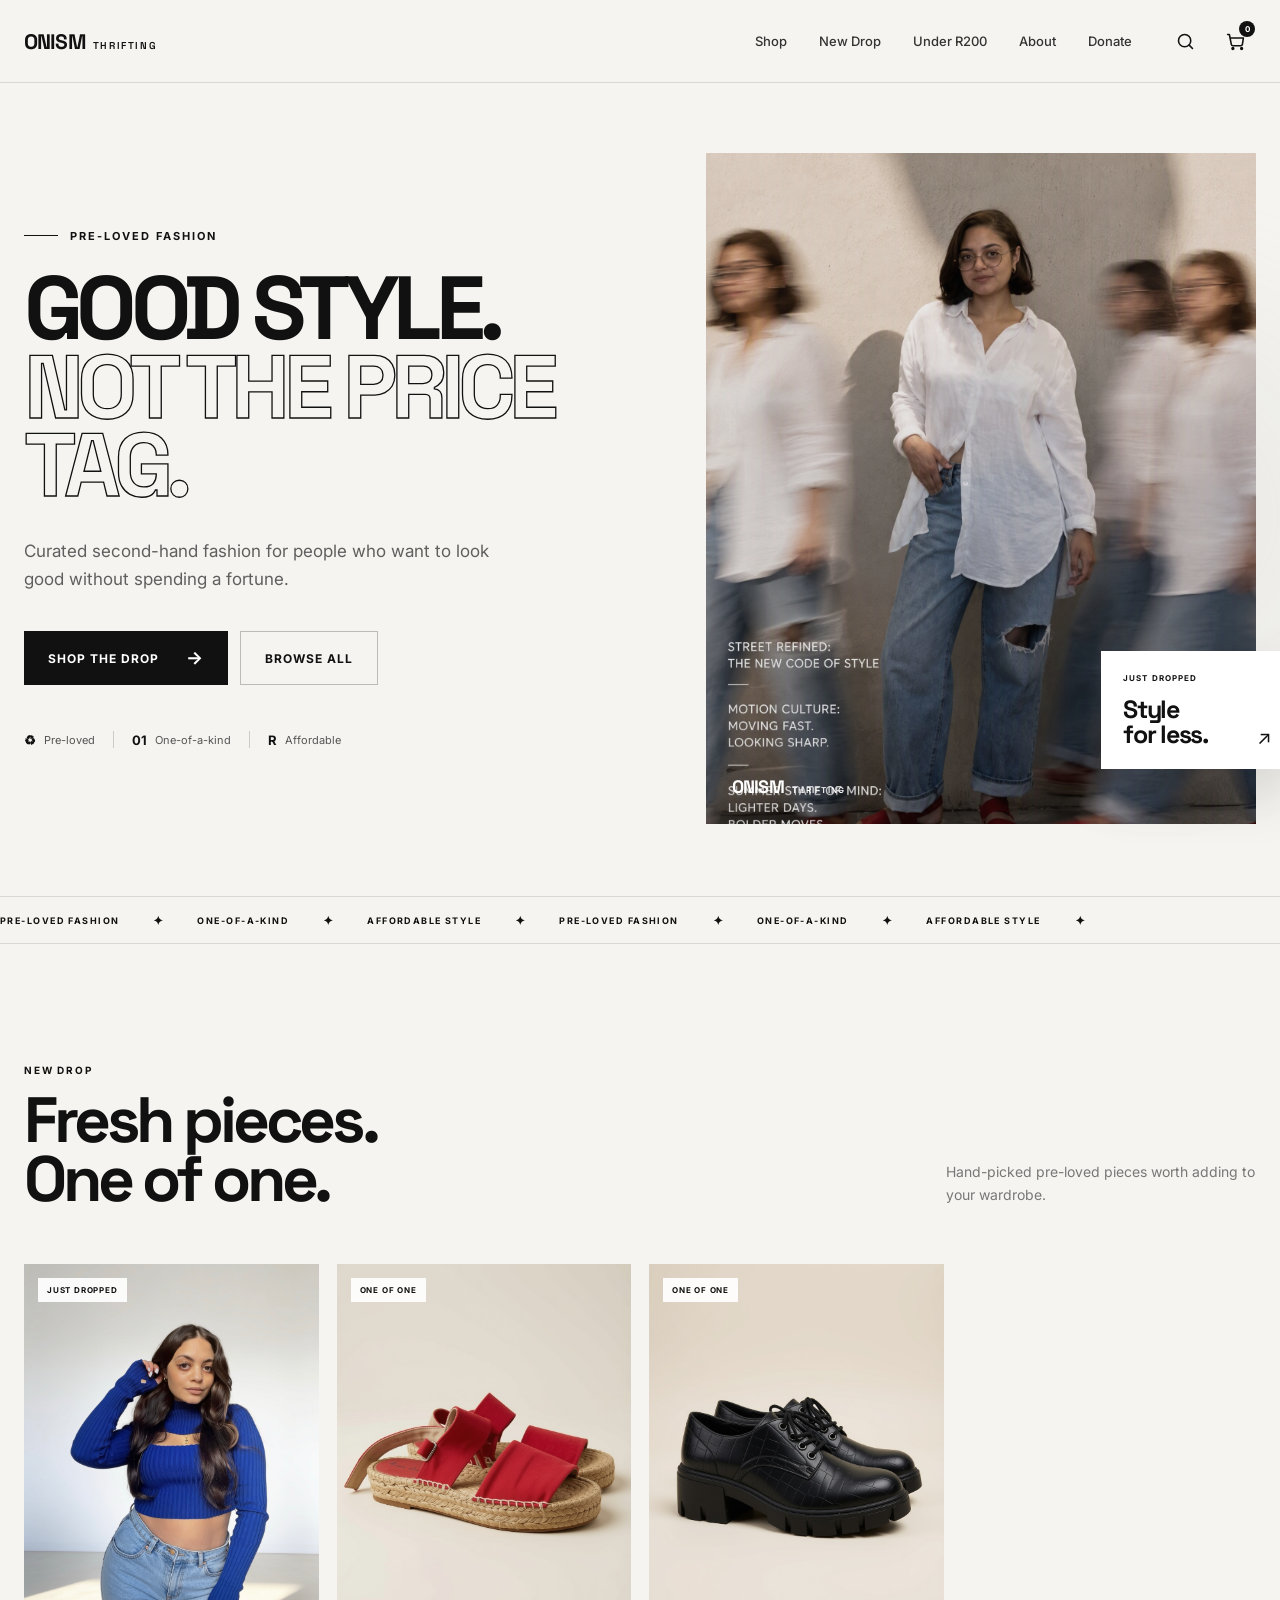
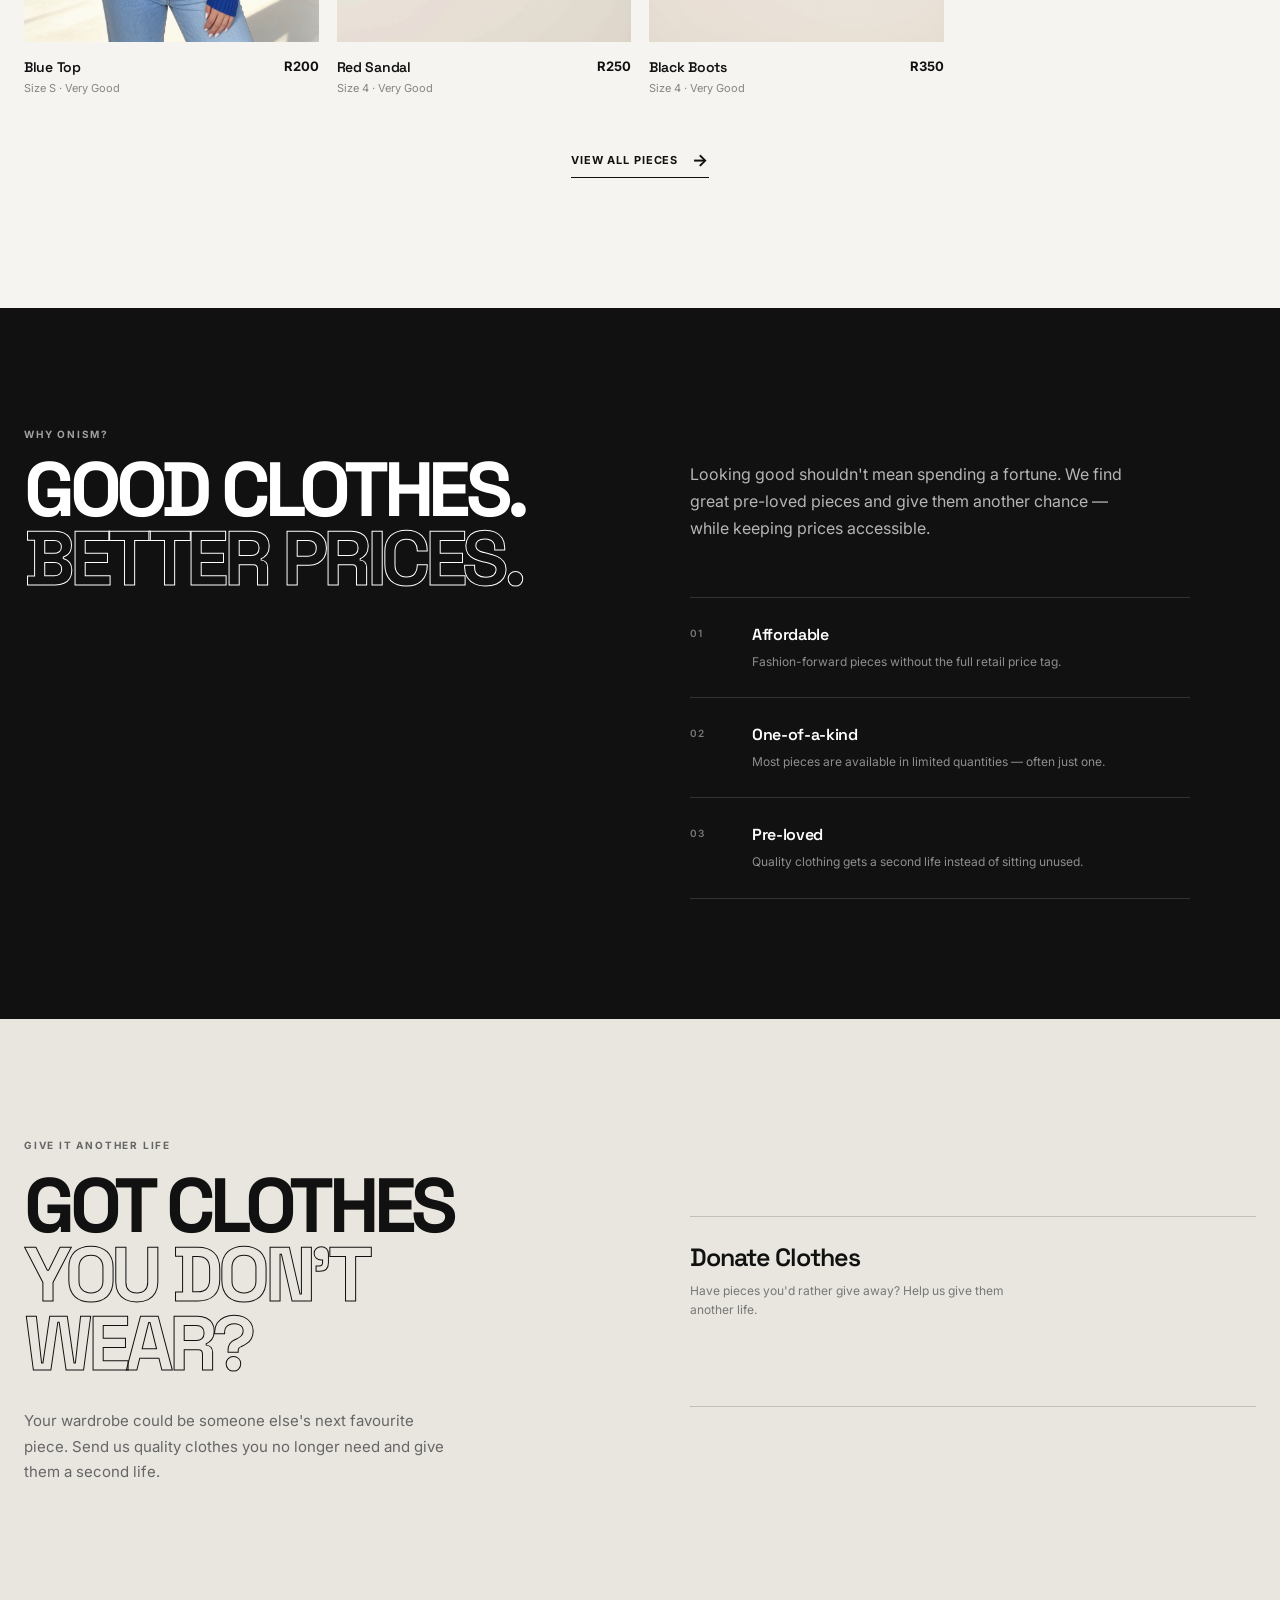
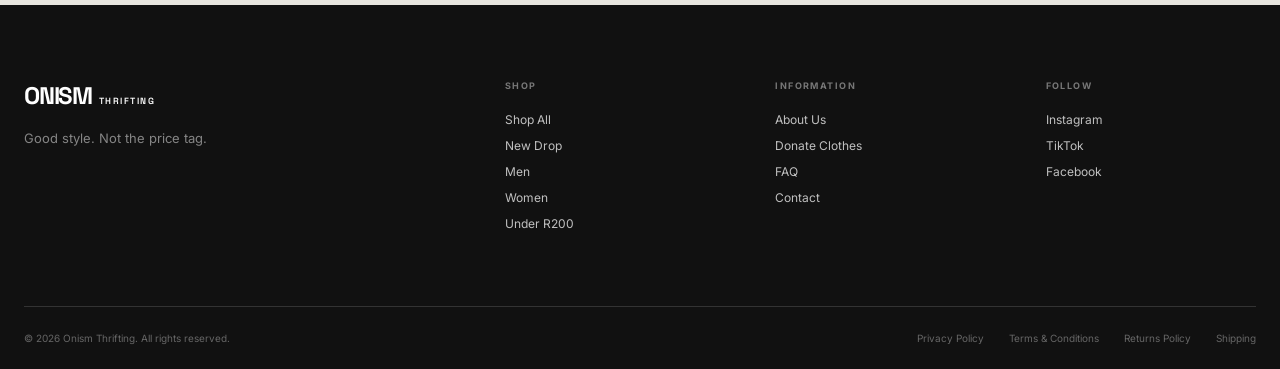
==== commit 71b9f2bf: "Social Media Acc Added" ====
--- a/index.html
+++ b/index.html
@@ -496,15 +496,15 @@
                     FOLLOW
                 </p>
 
-                <a href="#" target="_blank" rel="noopener">
+                <a href="https://www.instagram.com/onismthrifting" target="_blank" rel="noopener noreferrer">
                     Instagram
                 </a>
 
-                <a href="#" target="_blank" rel="noopener">
+                <a href="https://www.tiktok.com/@onismthrifting" target="_blank" rel="noopener noreferrer">
                     TikTok
                 </a>
 
-                <a href="#" target="_blank" rel="noopener">
+                <a href="https://www.facebook.com/profile.php?id=61593666105849" target="_blank" rel="noopener noreferrer">
                     Facebook
                 </a>
 
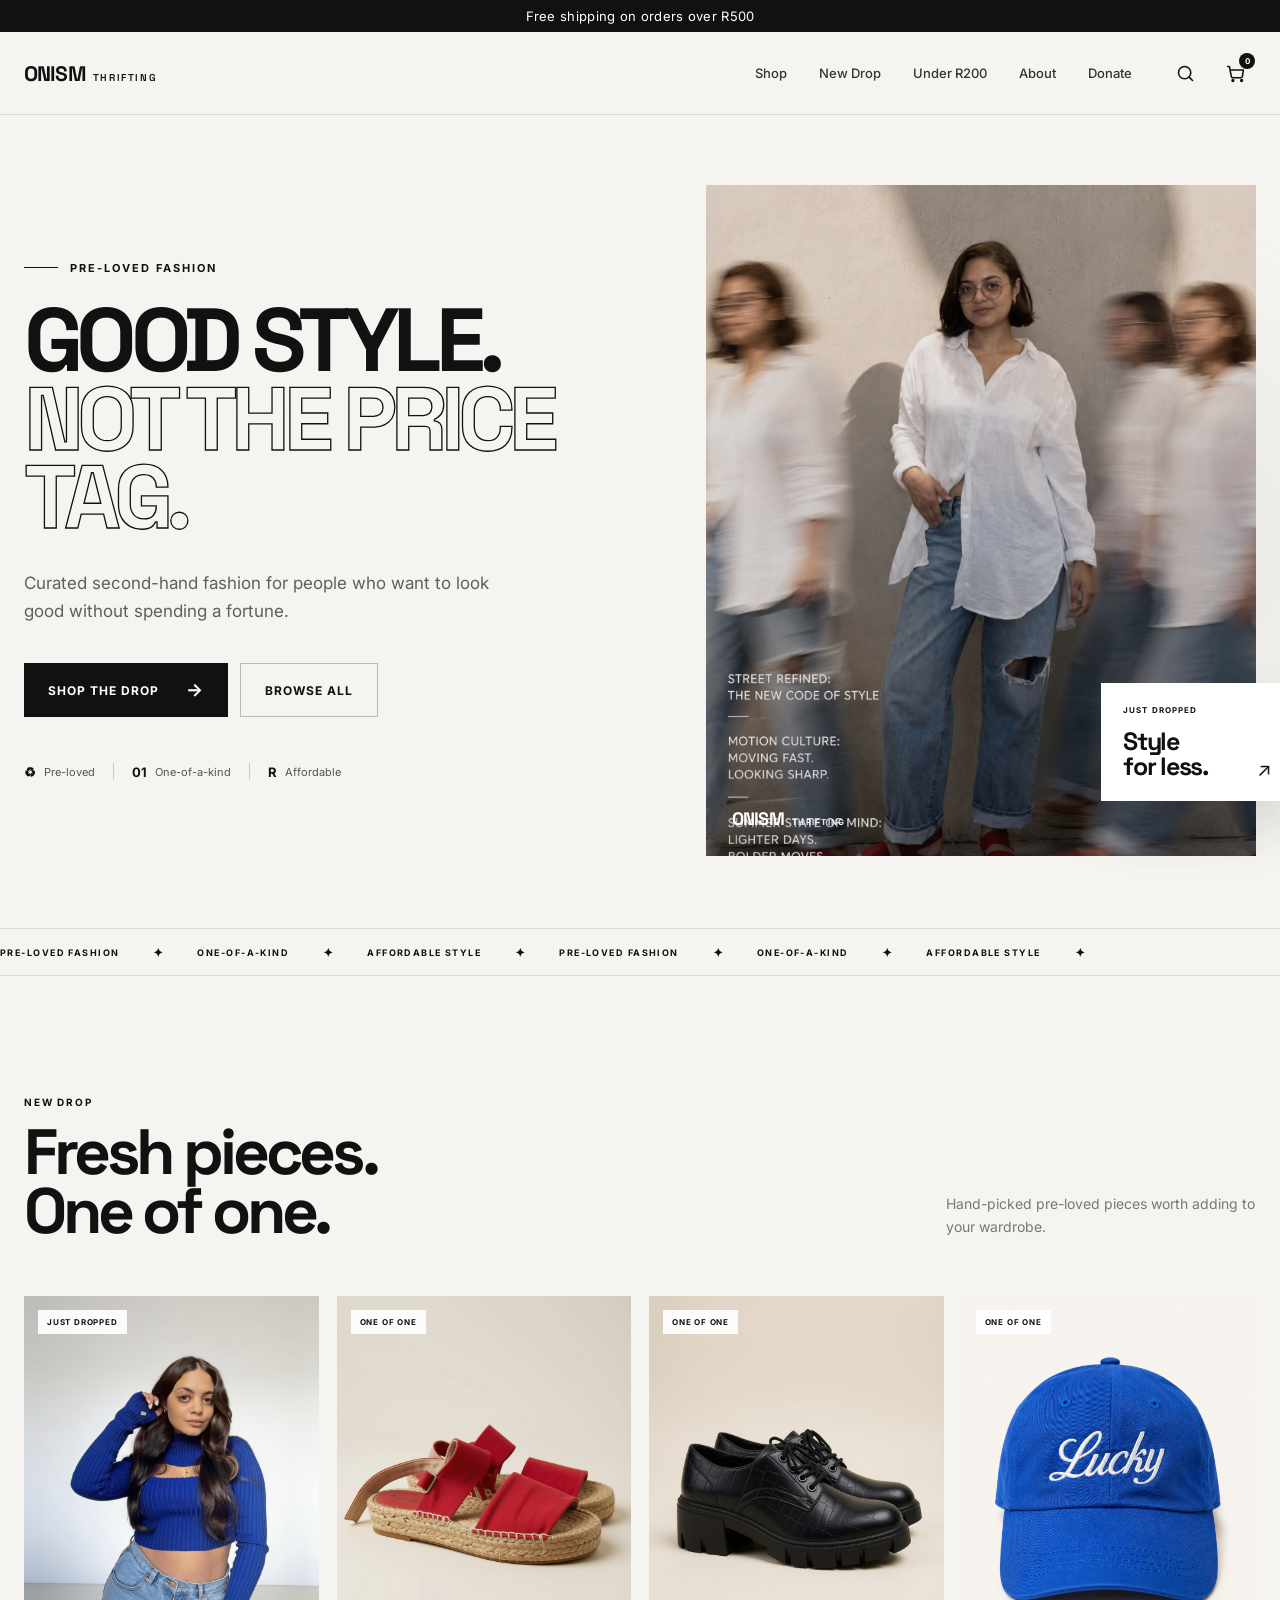
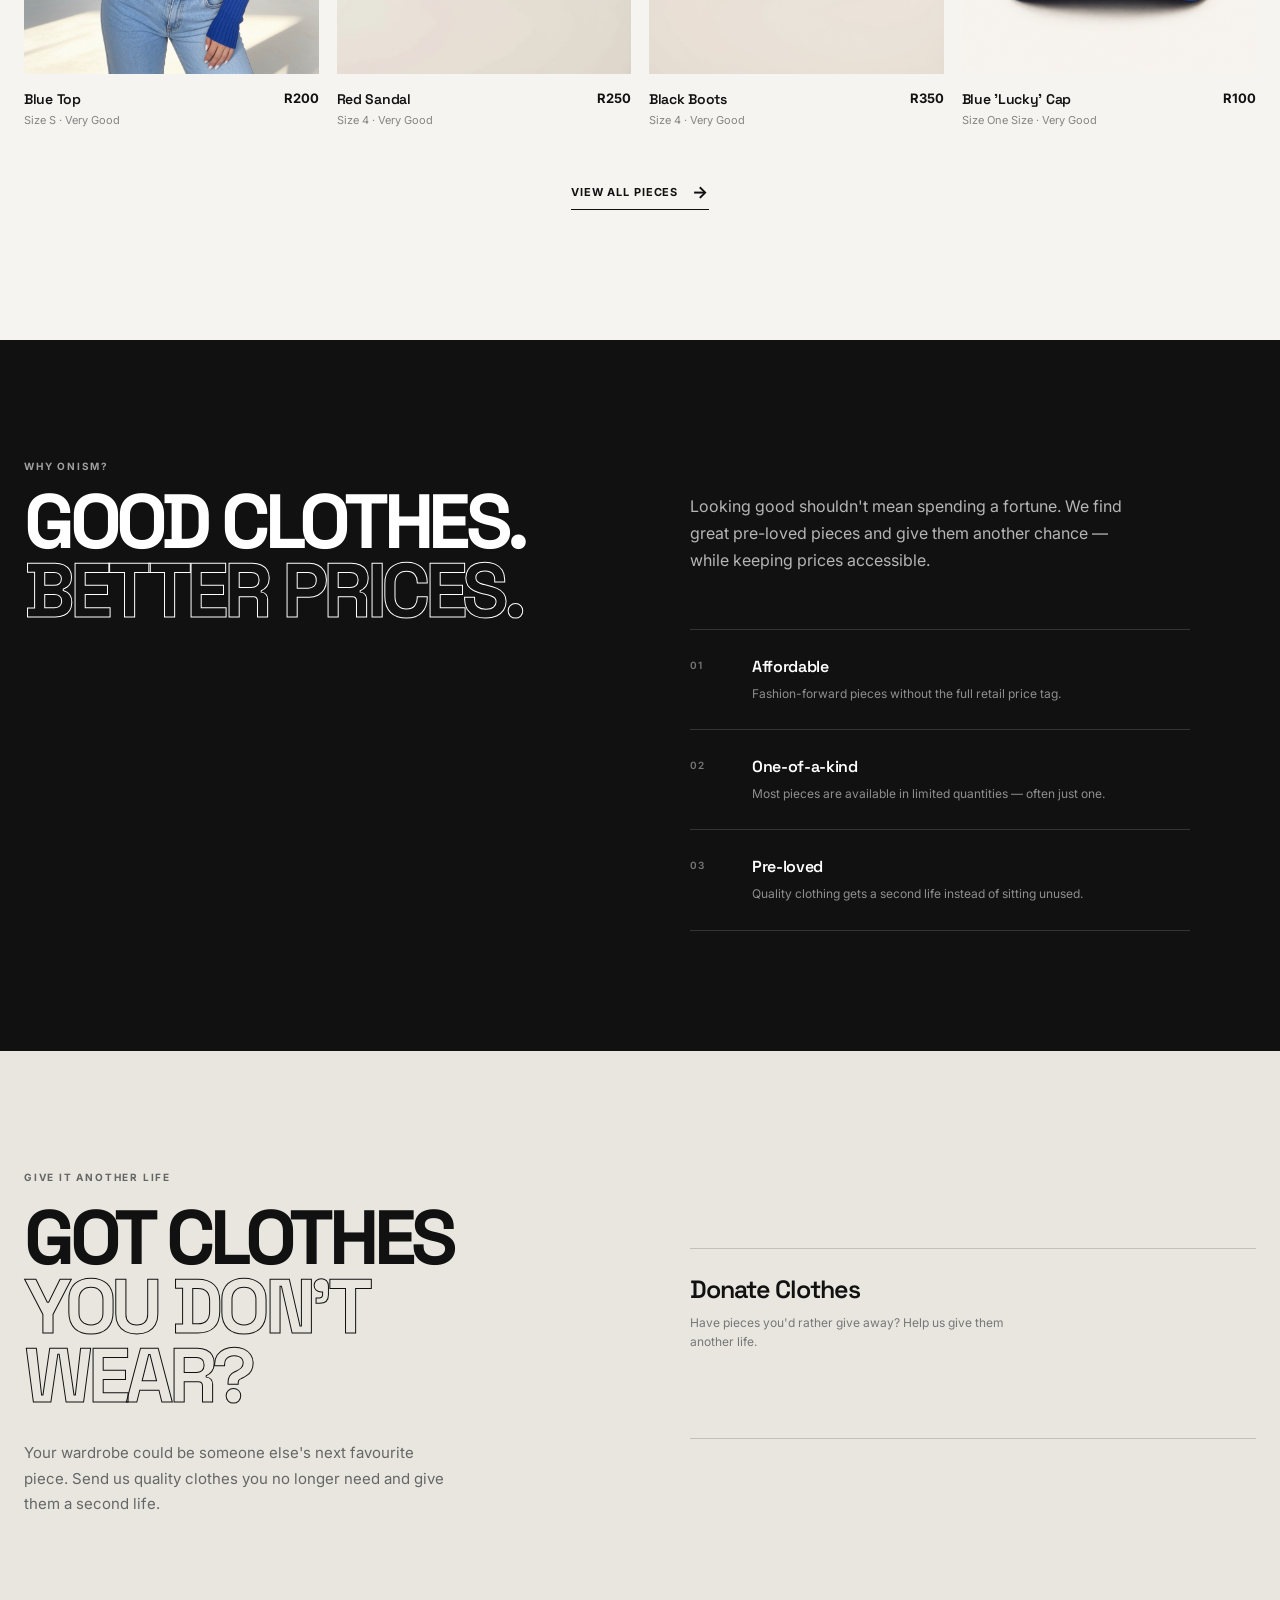
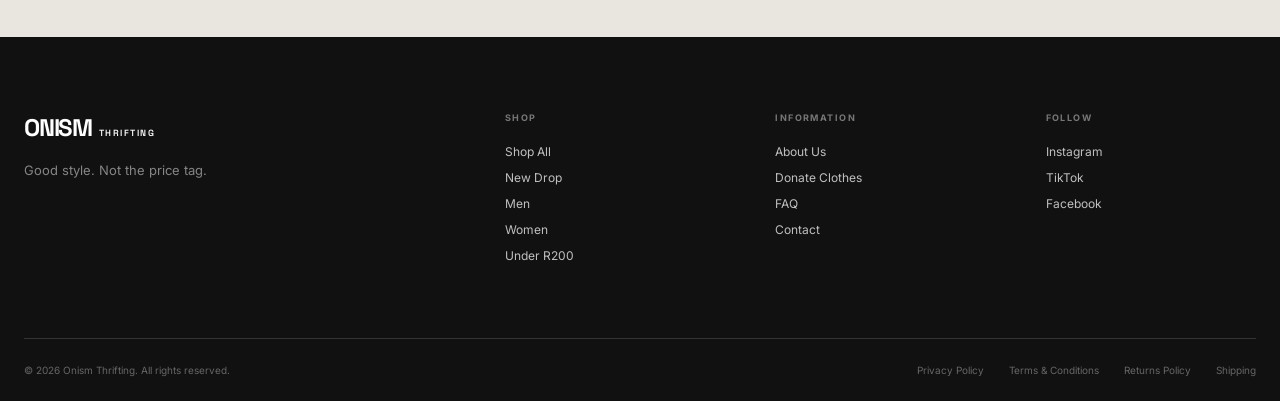
==== commit 7204173b: "Shipping Banner" ====
--- a/index.html
+++ b/index.html
@@ -24,6 +24,10 @@
 
 <body>
 
+    <div class="shipping-banner">
+    Free shipping on orders over R500
+    </div>
+
     <!-- =========================
          HEADER
     ========================== -->
@@ -50,7 +54,7 @@
             <!-- Header Actions -->
             <div class="nav-actions">
 
-                <button class="icon-button" aria-label="Search">
+                <button class="icon-button" id="searchToggle" aria-label="Search">
                     <svg
                         width="21"
                         height="21"
@@ -65,6 +69,17 @@
                         <line x1="20" y1="20" x2="16.2" y2="16.2"></line>
                     </svg>
                 </button>
+
+                    <!-- Search Form -->
+                <form id="searchForm" class="header-search">
+                    <input
+                        type="search"
+                        id="searchInput"
+                        placeholder="Search items..."
+                        aria-label="Search products"
+                        autocomplete="off"
+                    >
+                </form>
 
                 <button class="icon-button cart-button" aria-label="Shopping cart">
                     <svg
--- a/styles.css
+++ b/styles.css
@@ -54,6 +54,17 @@
     margin-inline: auto;
 }
 
+/* =========================================
+   SHIPPING BANNER
+========================================= */
+.shipping-banner {
+    background: #111;
+    color: #fff;
+    text-align: center;
+    padding: 8px 15px;
+    font-size: 13px;
+    letter-spacing: 0.3px;
+}
 
 /* =========================================
    HEADER
@@ -76,6 +87,28 @@
     gap: 32px;
 }
 
+.header-search {
+    display: none;
+}
+
+.header-search.active {
+    display: block;
+}
+
+.header-search input {
+    width: 220px;
+    padding: 10px 14px;
+    border: 1px solid #ddd;
+    border-radius: 6px;
+    font-family: inherit;
+    font-size: 14px;
+    outline: none;
+}
+
+.header-search input:focus {
+    border-color: #111;
+}
+
 
 /* Logo */
 
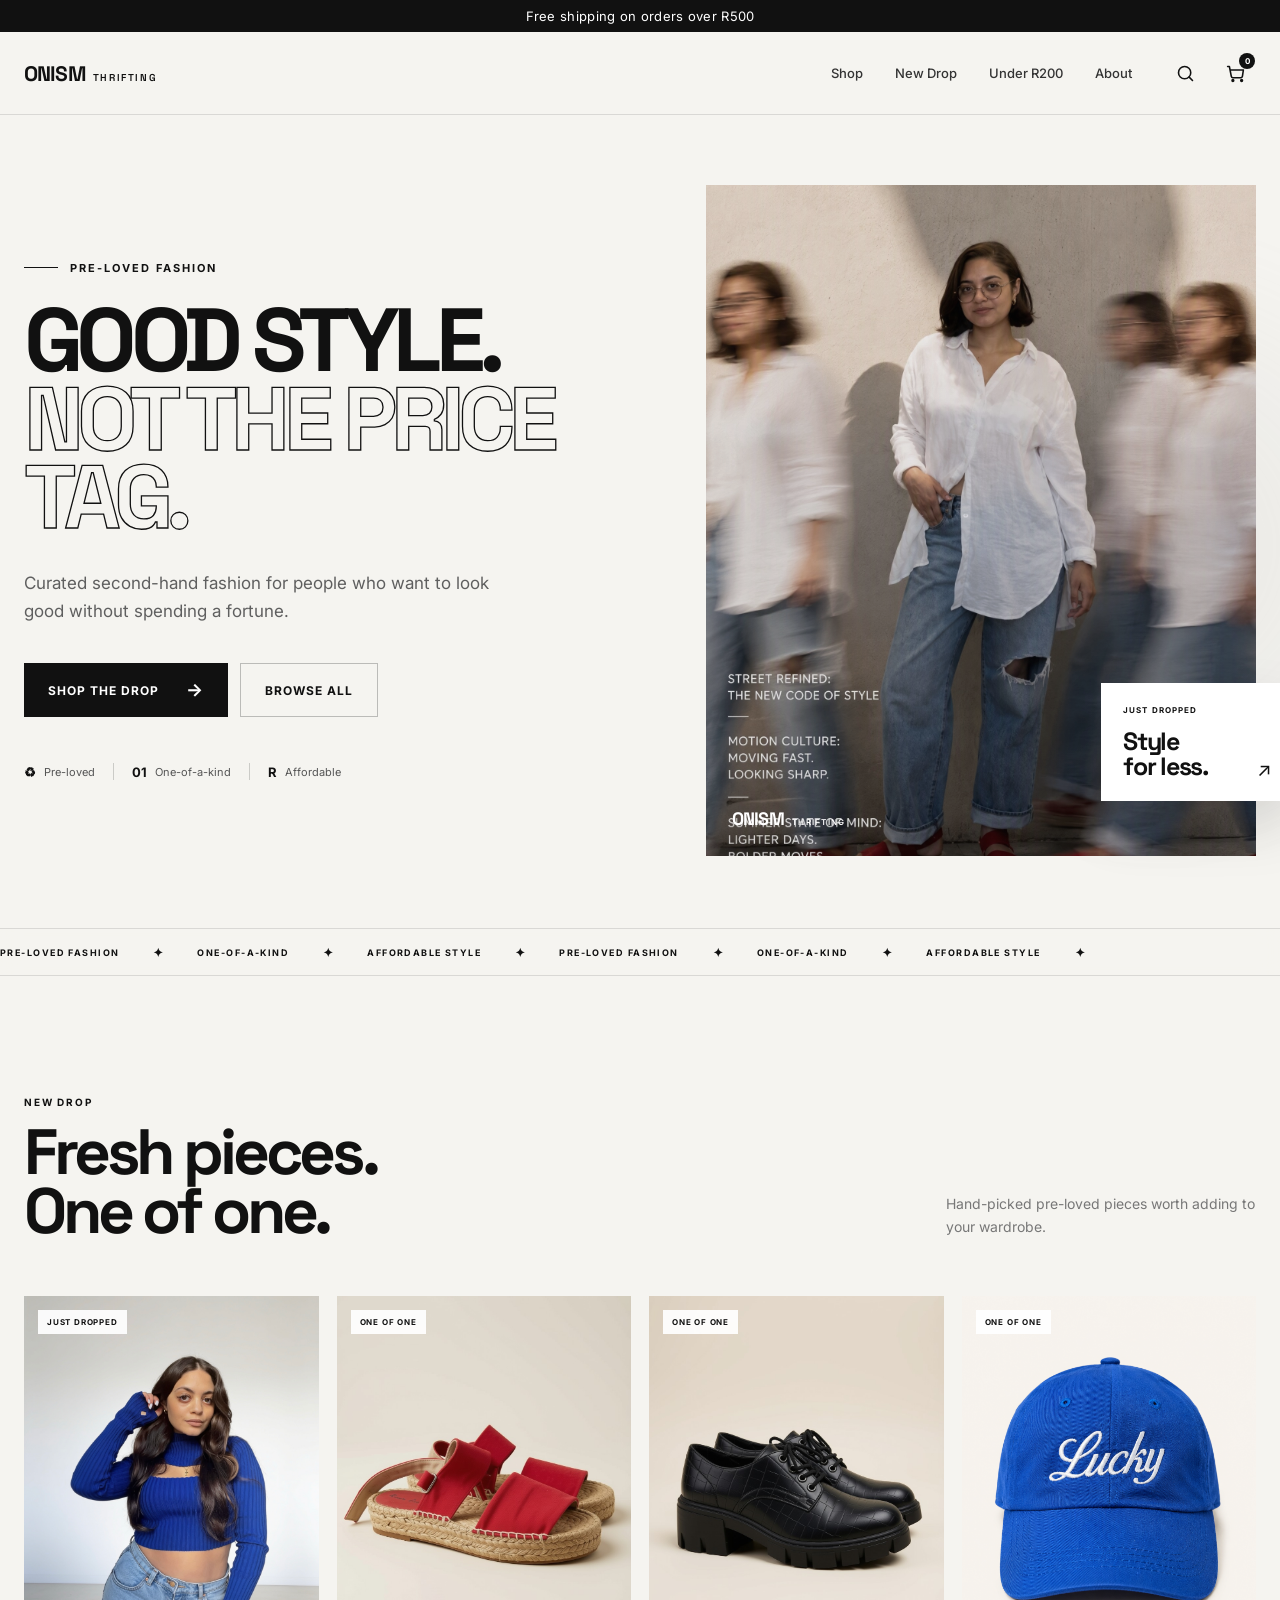
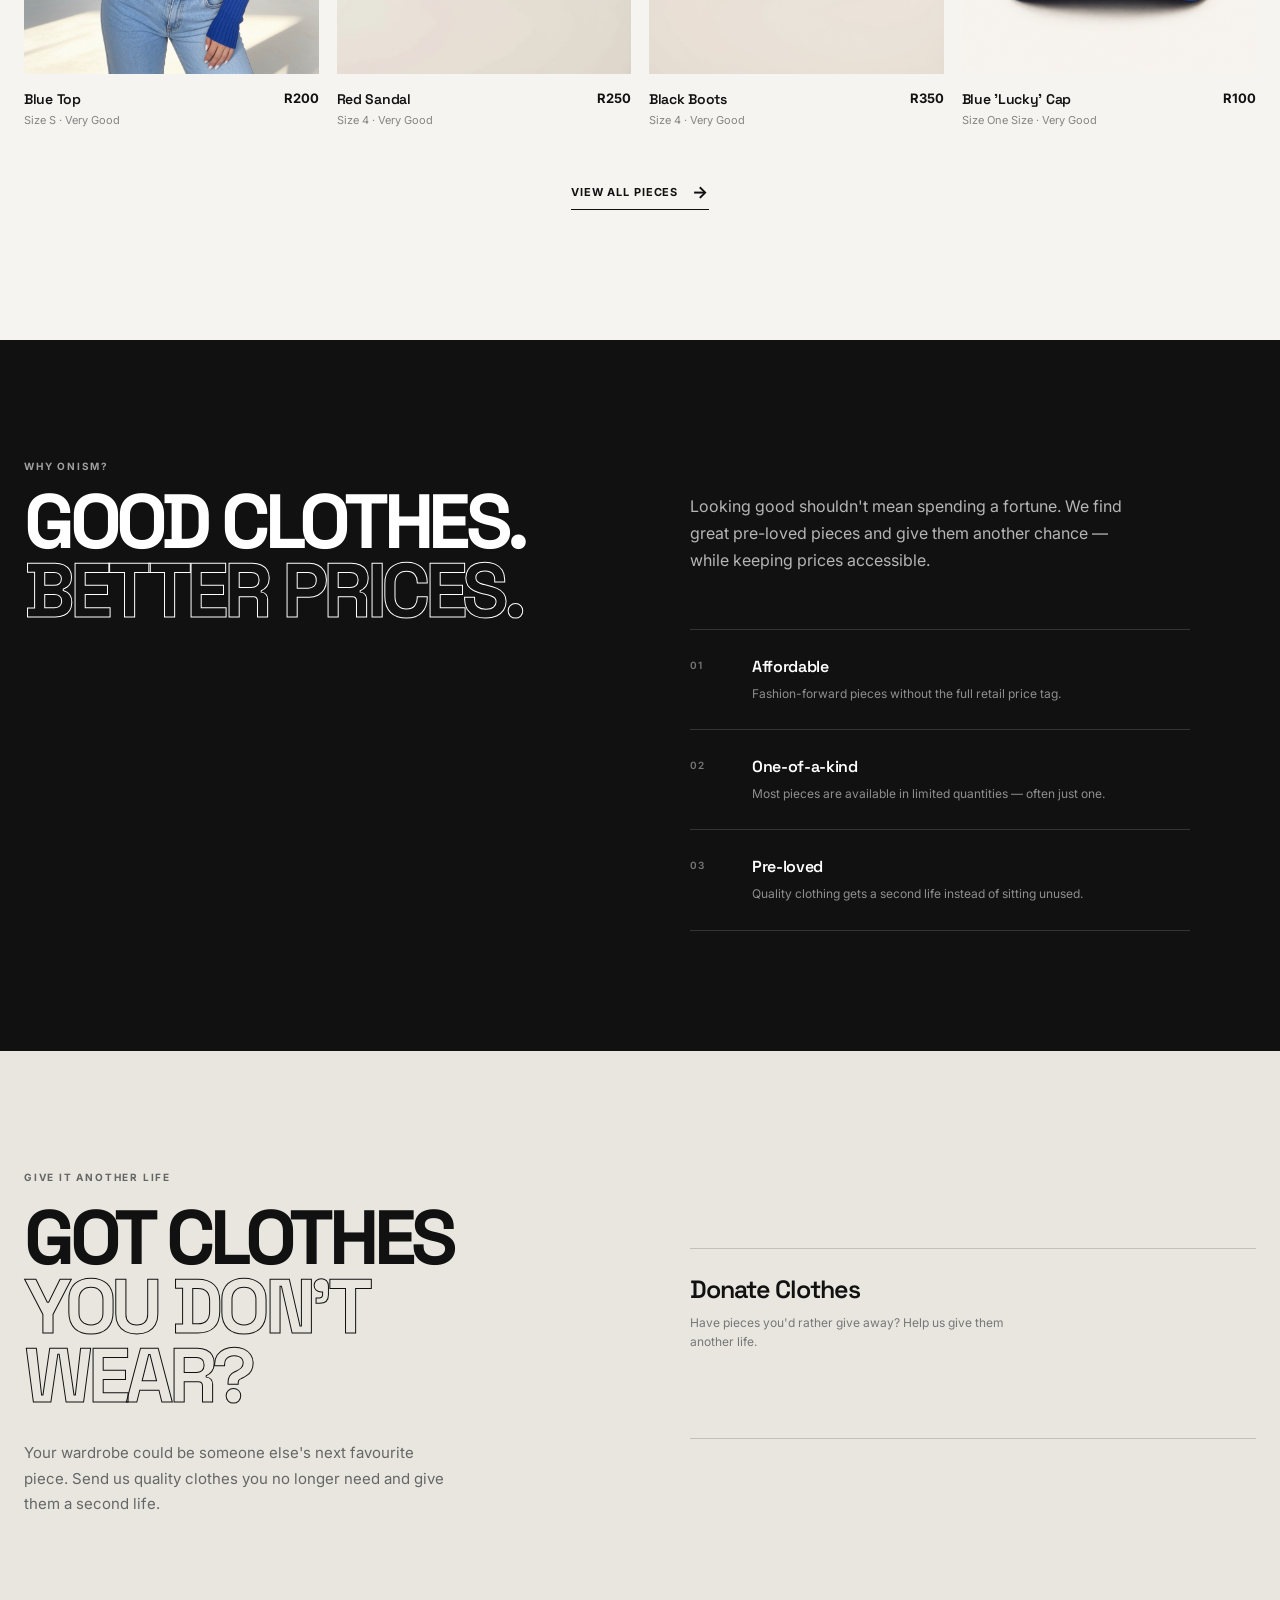
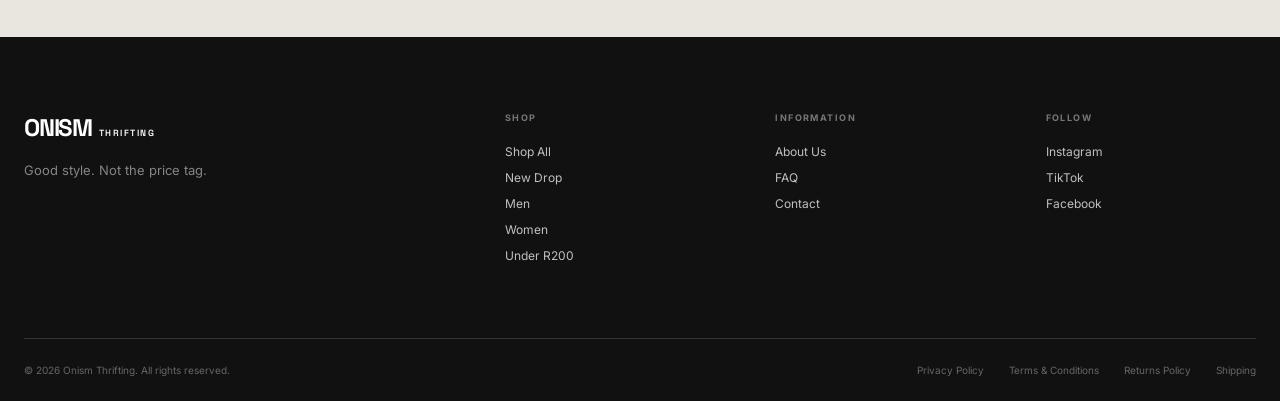
==== commit 1b84eef9: "HeadFoot Donate Remove" ====
--- a/index.html
+++ b/index.html
@@ -47,7 +47,6 @@
                 <a href="shop.html?category=new">New Drop</a>
                 <a href="shop.html?category=under-200">Under R200</a>
                 <a href="about.html">About</a>
-                <a href="donate.html">Donate</a>
 
             </nav>
 
@@ -120,7 +119,6 @@
                 <a href="#new-drop">New Drop</a>
                 <a href="#under-200">Under R200</a>
                 <a href="#about">About</a>
-                <a href="#donate">Donate</a>
 
             </nav>
 
@@ -497,7 +495,6 @@
                 </p>
 
                 <a href="about.html">About Us</a>
-                <a href="donate.html">Donate Clothes</a>
                 <a href="faq.html">FAQ</a>
                 <a href="contact.html">Contact</a>
 
@@ -564,6 +561,7 @@
     <script src="script.js"></script>
     <script src="products.js"></script>
     <script src="home-products.js"></script>
+    <script src="cart.js"></script>
 </body>
 </html>
 
--- a/styles.css
+++ b/styles.css
@@ -1878,4 +1878,437 @@
         flex-wrap: wrap;
     }
 
+}
+
+/* ==========================================
+   CART PAGE
+========================================== */
+
+.cart-page {
+    padding: 60px 0 90px;
+}
+
+.cart-heading {
+    margin-bottom: 40px;
+}
+
+.cart-heading p {
+    margin-bottom: 8px;
+    font-size: 12px;
+    letter-spacing: 1.5px;
+    color: #777;
+}
+
+.cart-heading h1 {
+    margin: 0;
+    font-size: 36px;
+}
+
+
+/* CART LAYOUT */
+
+.cart-content {
+    display: grid;
+    grid-template-columns: 1.5fr 0.8fr;
+    gap: 60px;
+    align-items: start;
+}
+
+
+/* CART ITEM */
+
+.cart-item {
+    display: grid;
+    grid-template-columns: 130px 1fr auto;
+    gap: 24px;
+    padding: 24px 0;
+    border-bottom: 1px solid #e5e5e5;
+}
+
+.cart-item-image {
+    width: 130px;
+    aspect-ratio: 4 / 5;
+    overflow: hidden;
+    background: #f5f5f5;
+}
+
+.cart-item-image img {
+    width: 100%;
+    height: 100%;
+    object-fit: cover;
+}
+
+.cart-item-info h2 {
+    margin: 0 0 8px;
+    font-size: 18px;
+}
+
+.cart-item-info p {
+    margin: 0 0 6px;
+    font-size: 14px;
+    color: #666;
+}
+
+.cart-item-price {
+    font-size: 16px;
+    font-weight: 600;
+}
+
+.remove-cart-item {
+    margin-top: 18px;
+    padding: 0;
+    border: none;
+    background: none;
+    font-family: inherit;
+    font-size: 13px;
+    text-decoration: underline;
+    cursor: pointer;
+    color: #666;
+}
+
+
+/* SUMMARY */
+
+.cart-summary {
+    padding: 28px;
+    background: #f7f7f7;
+}
+
+.cart-summary h2 {
+    margin: 0 0 28px;
+    font-size: 20px;
+}
+
+.summary-row {
+    display: flex;
+    justify-content: space-between;
+    gap: 20px;
+    padding: 12px 0;
+}
+
+.cart-total {
+    margin-top: 10px;
+    padding-top: 20px;
+    border-top: 1px solid #ddd;
+    font-size: 18px;
+}
+
+.free-shipping-message {
+    margin: 20px 0;
+    font-size: 13px;
+    line-height: 1.5;
+}
+
+.checkout-button {
+    display: block;
+    width: 100%;
+    padding: 15px;
+    background: #111;
+    color: #fff;
+    text-align: center;
+    text-decoration: none;
+    box-sizing: border-box;
+}
+
+.continue-shopping {
+    display: block;
+    margin-top: 16px;
+    text-align: center;
+    font-size: 13px;
+    color: #333;
+}
+
+
+/* EMPTY CART */
+
+.cart-empty {
+    padding: 70px 0;
+    text-align: center;
+}
+
+.cart-empty h2 {
+    margin-bottom: 10px;
+}
+
+.cart-empty p {
+    margin-bottom: 25px;
+    color: #666;
+}
+
+
+/* MOBILE */
+
+@media (max-width: 768px) {
+
+    .cart-content {
+        grid-template-columns: 1fr;
+        gap: 40px;
+    }
+
+    .cart-item {
+        grid-template-columns: 90px 1fr;
+        gap: 18px;
+    }
+
+    .cart-item-image {
+        width: 90px;
+    }
+
+    .cart-item-price {
+        grid-column: 2;
+    }
+
+}
+
+/* ==========================================
+   CHECKOUT PAGE
+========================================== */
+
+.checkout-page {
+    padding: 60px 0 90px;
+}
+
+.checkout-heading {
+    margin-bottom: 40px;
+}
+
+.checkout-heading p {
+    margin-bottom: 8px;
+    font-size: 12px;
+    letter-spacing: 1.5px;
+    color: #777;
+}
+
+.checkout-heading h1 {
+    margin: 0;
+    font-size: 36px;
+}
+
+.checkout-layout {
+    display: grid;
+    grid-template-columns: 1.2fr 0.8fr;
+    gap: 60px;
+    align-items: start;
+}
+
+.checkout-details h2,
+.checkout-summary h2 {
+    margin: 0 0 25px;
+    font-size: 20px;
+}
+
+.checkout-details h2:not(:first-child) {
+    margin-top: 40px;
+}
+
+.checkout-field {
+    margin-bottom: 20px;
+}
+
+.checkout-field label {
+    display: block;
+    margin-bottom: 8px;
+    font-size: 13px;
+    font-weight: 500;
+}
+
+.checkout-field input,
+.checkout-field select {
+    width: 100%;
+    padding: 13px 14px;
+    border: 1px solid #ddd;
+    background: #fff;
+    font-family: inherit;
+    font-size: 14px;
+    box-sizing: border-box;
+    outline: none;
+}
+
+.checkout-field input:focus,
+.checkout-field select:focus {
+    border-color: #111;
+}
+
+.checkout-name-grid {
+    display: grid;
+    grid-template-columns: 1fr 1fr;
+    gap: 20px;
+}
+
+.checkout-summary {
+    padding: 28px;
+    background: #f7f7f7;
+}
+
+.checkout-item {
+    display: grid;
+    grid-template-columns: 60px 1fr auto;
+    gap: 14px;
+    align-items: center;
+    padding: 14px 0;
+    border-bottom: 1px solid #ddd;
+}
+
+.checkout-item-image {
+    width: 60px;
+    aspect-ratio: 4 / 5;
+    object-fit: cover;
+}
+
+.checkout-item-info strong {
+    display: block;
+    font-size: 14px;
+}
+
+.checkout-item-info span {
+    font-size: 12px;
+    color: #666;
+}
+
+.checkout-item-price {
+    font-size: 14px;
+}
+
+.pay-button {
+    width: 100%;
+    margin-top: 20px;
+    padding: 15px;
+    border: none;
+    background: #111;
+    color: #fff;
+    font-family: inherit;
+    font-size: 14px;
+    cursor: pointer;
+}
+
+.checkout-empty {
+    padding: 70px 0;
+    text-align: center;
+}
+
+@media (max-width: 768px) {
+
+    .checkout-layout {
+        grid-template-columns: 1fr;
+        gap: 40px;
+    }
+
+    .checkout-name-grid {
+        grid-template-columns: 1fr;
+        gap: 0;
+    }
+
+}
+
+/* ==========================================
+   PAYMENT STATUS
+========================================== */
+
+.payment-status-page {
+    padding: 90px 0;
+}
+
+.payment-status-card {
+    max-width: 620px;
+    margin: 0 auto;
+    padding: 50px 40px;
+    text-align: center;
+    background: #f7f7f7;
+}
+
+.payment-status-label {
+    margin-bottom: 18px;
+    font-size: 12px;
+    letter-spacing: 1.5px;
+    color: #777;
+}
+
+.payment-status-card h1 {
+    margin: 0 0 16px;
+    font-size: 34px;
+}
+
+.payment-status-message {
+    max-width: 480px;
+    margin: 0 auto 30px;
+    color: #666;
+    line-height: 1.6;
+}
+
+.payment-loader {
+    width: 28px;
+    height: 28px;
+    margin: 0 auto 25px;
+    border: 2px solid #ddd;
+    border-top-color: #111;
+    border-radius: 50%;
+    animation: payment-spin 0.8s linear infinite;
+}
+
+@keyframes payment-spin {
+
+    to {
+        transform: rotate(360deg);
+    }
+
+}
+
+.payment-order-details {
+    margin: 30px 0;
+    padding: 20px 0;
+    border-top: 1px solid #ddd;
+    border-bottom: 1px solid #ddd;
+}
+
+.payment-detail-row {
+    display: flex;
+    justify-content: space-between;
+    gap: 20px;
+    padding: 8px 0;
+    text-align: left;
+    font-size: 14px;
+}
+
+.payment-detail-row span {
+    color: #666;
+}
+
+.payment-continue-button,
+.check-payment-button {
+    display: block;
+    width: 100%;
+    box-sizing: border-box;
+    margin-top: 20px;
+    padding: 15px;
+    border: none;
+    background: #111;
+    color: #fff;
+    font-family: inherit;
+    font-size: 14px;
+    text-align: center;
+    text-decoration: none;
+    cursor: pointer;
+}
+
+.payment-return-link {
+    display: block;
+    margin-top: 20px;
+    color: #333;
+    font-size: 14px;
+}
+
+@media (max-width: 600px) {
+
+    .payment-status-page {
+        padding: 50px 0;
+    }
+
+    .payment-status-card {
+        padding: 40px 20px;
+    }
+
+    .payment-status-card h1 {
+        font-size: 28px;
+    }
+
 }
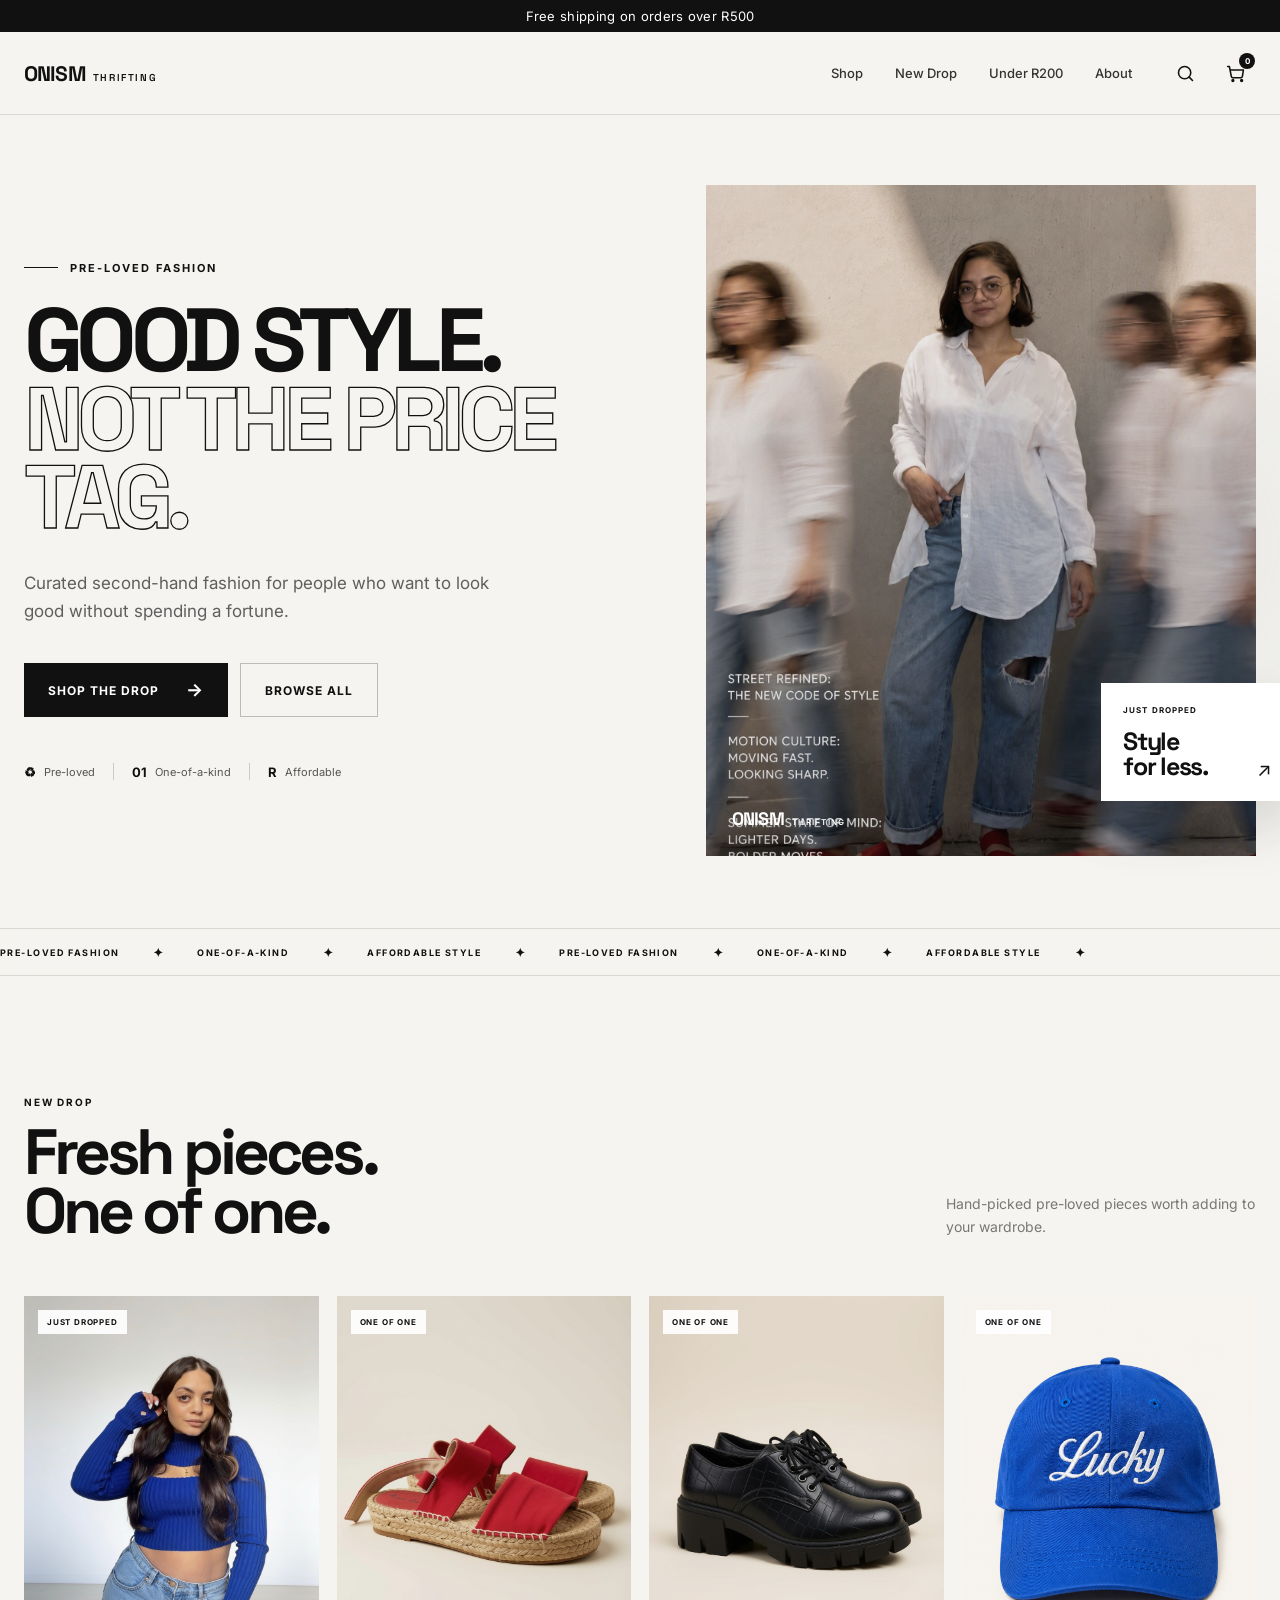
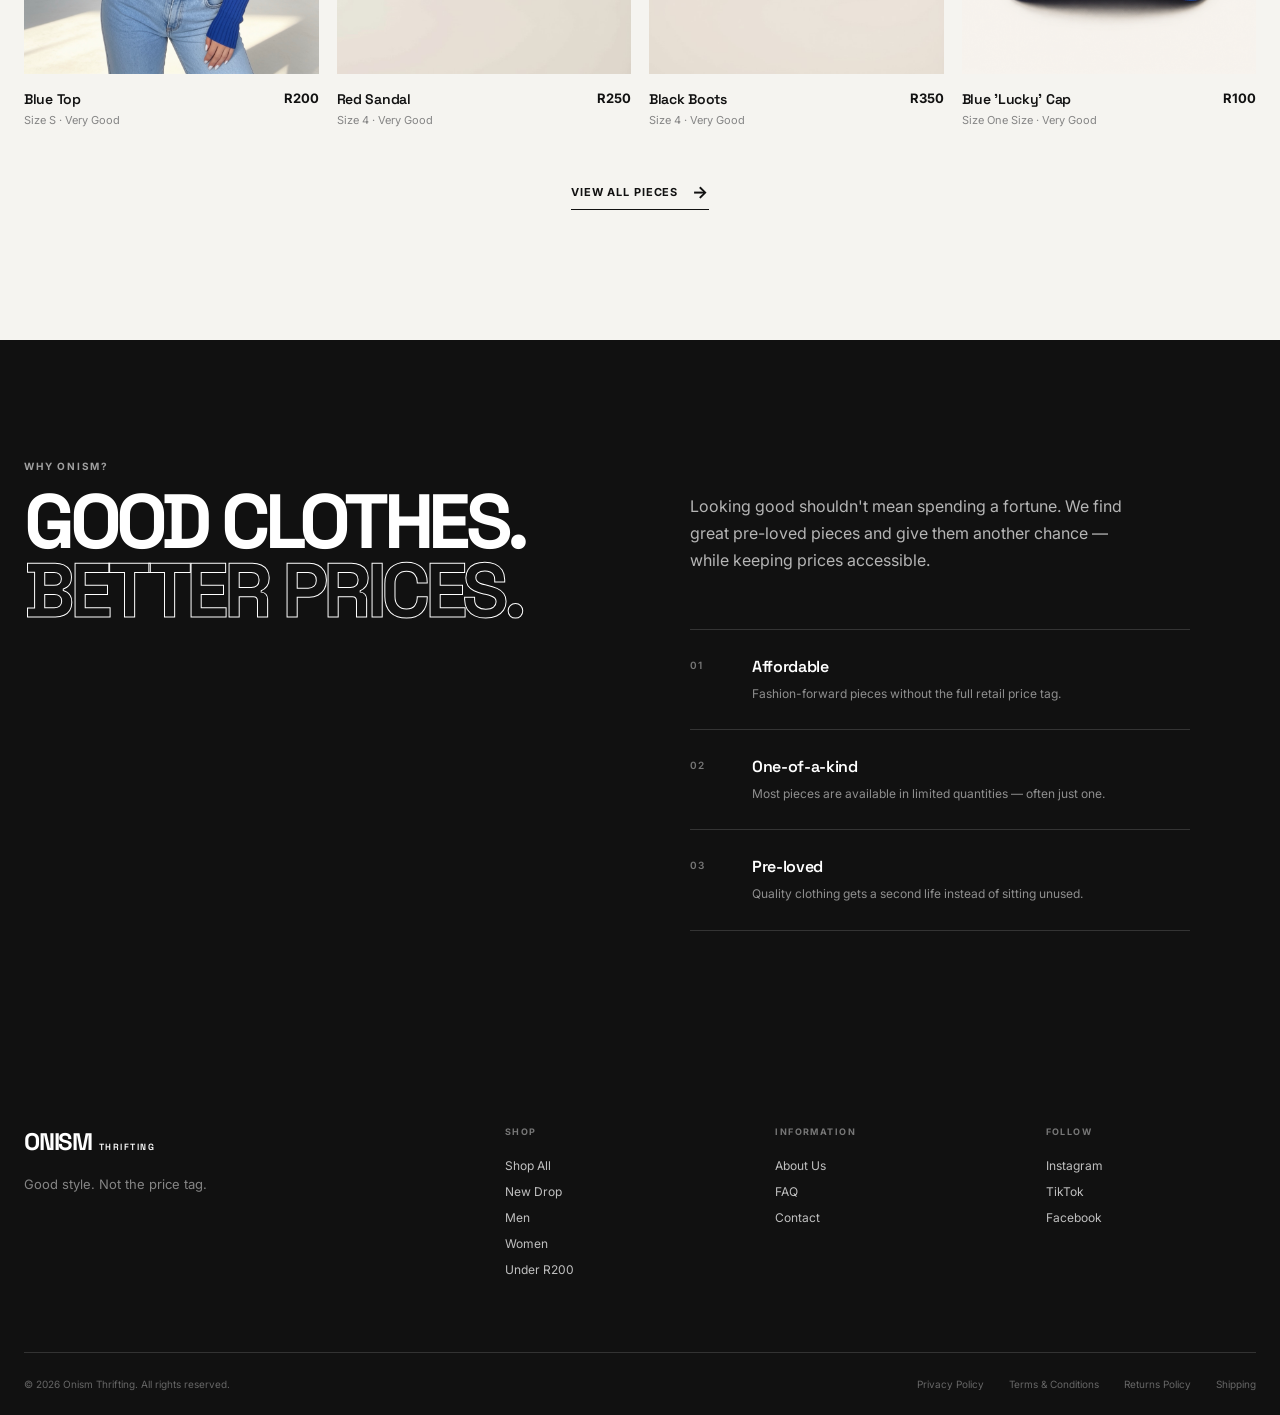
==== commit 3a1164c5: "Donate Remove from Pages" ====
--- a/index.html
+++ b/index.html
@@ -396,55 +396,6 @@
     </div>
 
 </section>
-<!-- =========================
-     DONATE
-========================== -->
-<section class="donate" id="donate">
-
-    <div class="container donate-container">
-
-        <!-- Left -->
-        <div class="donate-content">
-
-            <p class="section-eyebrow">
-                GIVE IT ANOTHER LIFE
-            </p>
-
-            <h2>
-                GOT CLOTHES
-                <span>YOU DON'T WEAR?</span>
-            </h2>
-
-            <p class="donate-description">
-                Your wardrobe could be someone else's next favourite piece.
-                Send us quality clothes you no longer need and give them
-                a second life.
-            </p>
-
-        </div>
-
-
-        <!-- Right -->
-        <div class="donate-actions">
-
-            <a href="donate.html" class="donate-card">
-
-                <div>
-                    <h3>Donate Clothes</h3>
-
-                    <p>
-                        Have pieces you'd rather give away?
-                        Help us give them another life.
-                    </p>
-                </div>
-
-            </a>
-
-        </div>
-
-    </div>
-
-</section>
     </main>
 
 <!-- =========================
